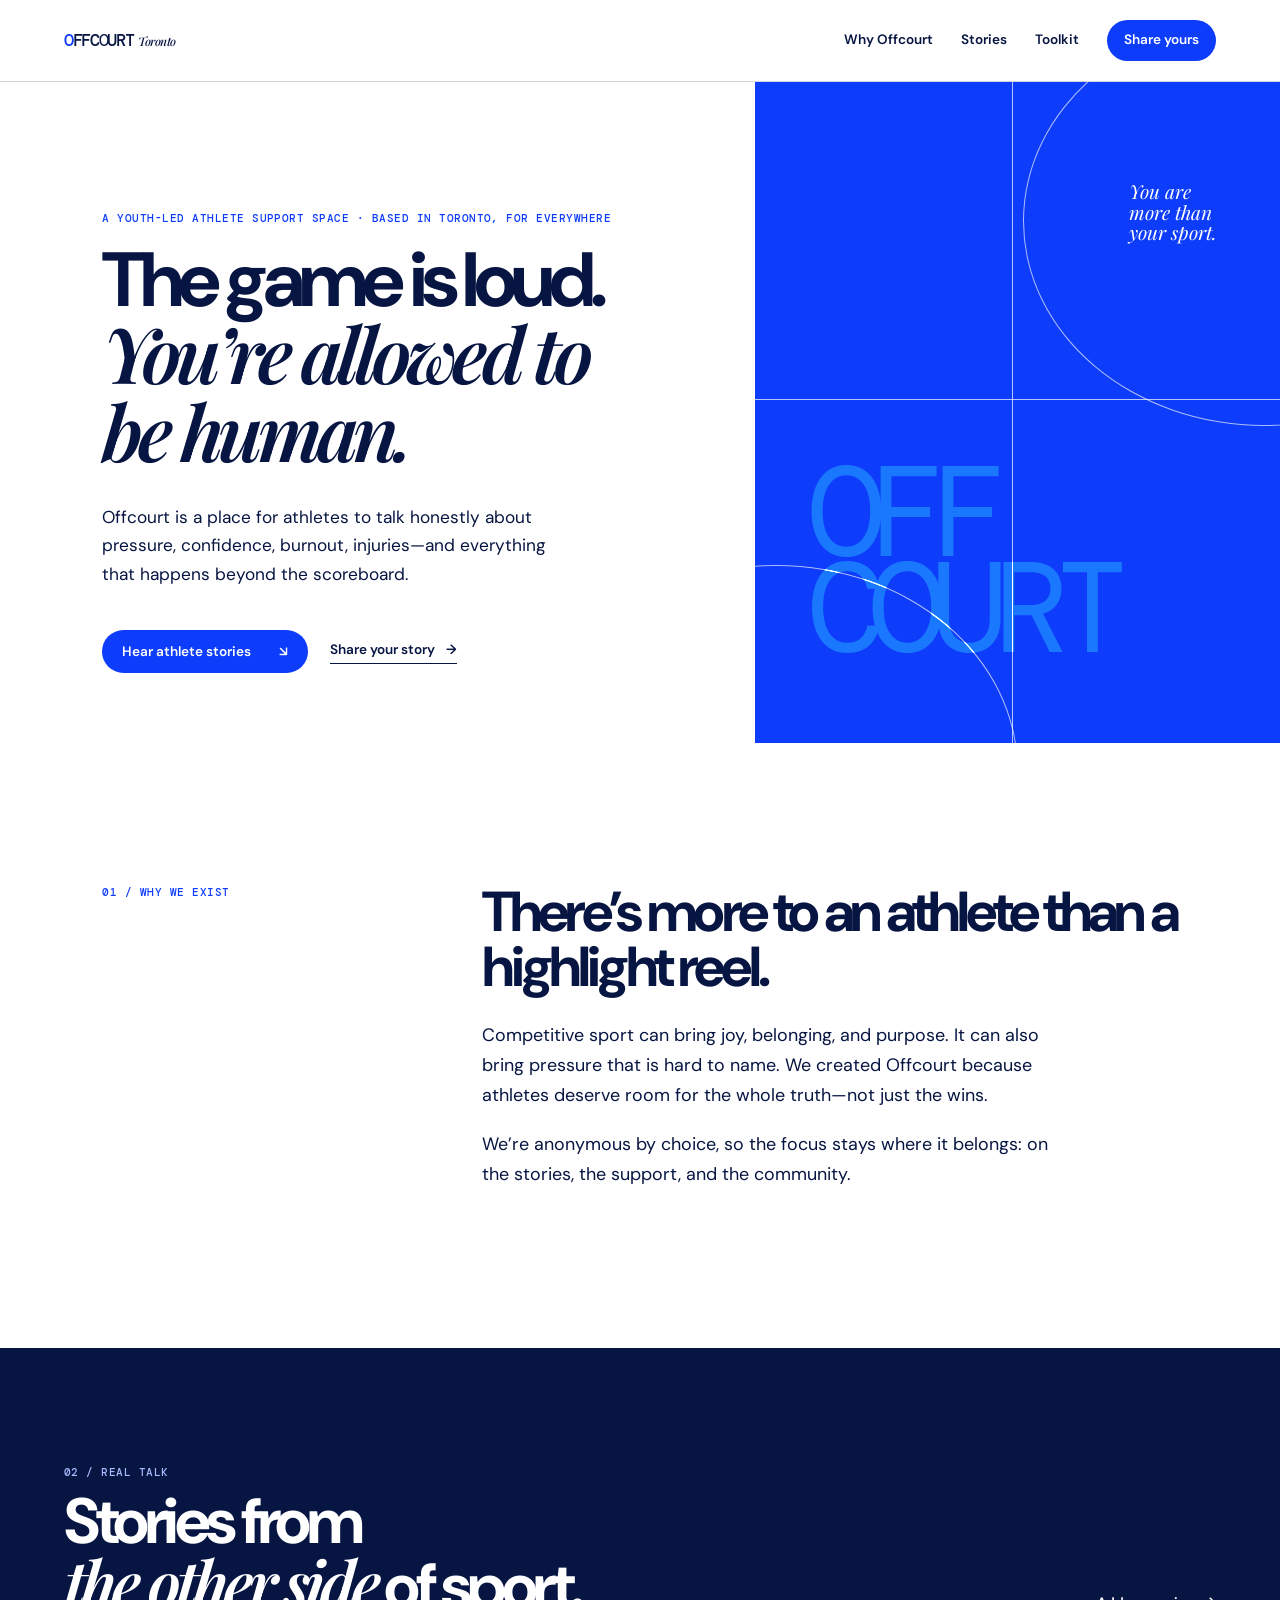
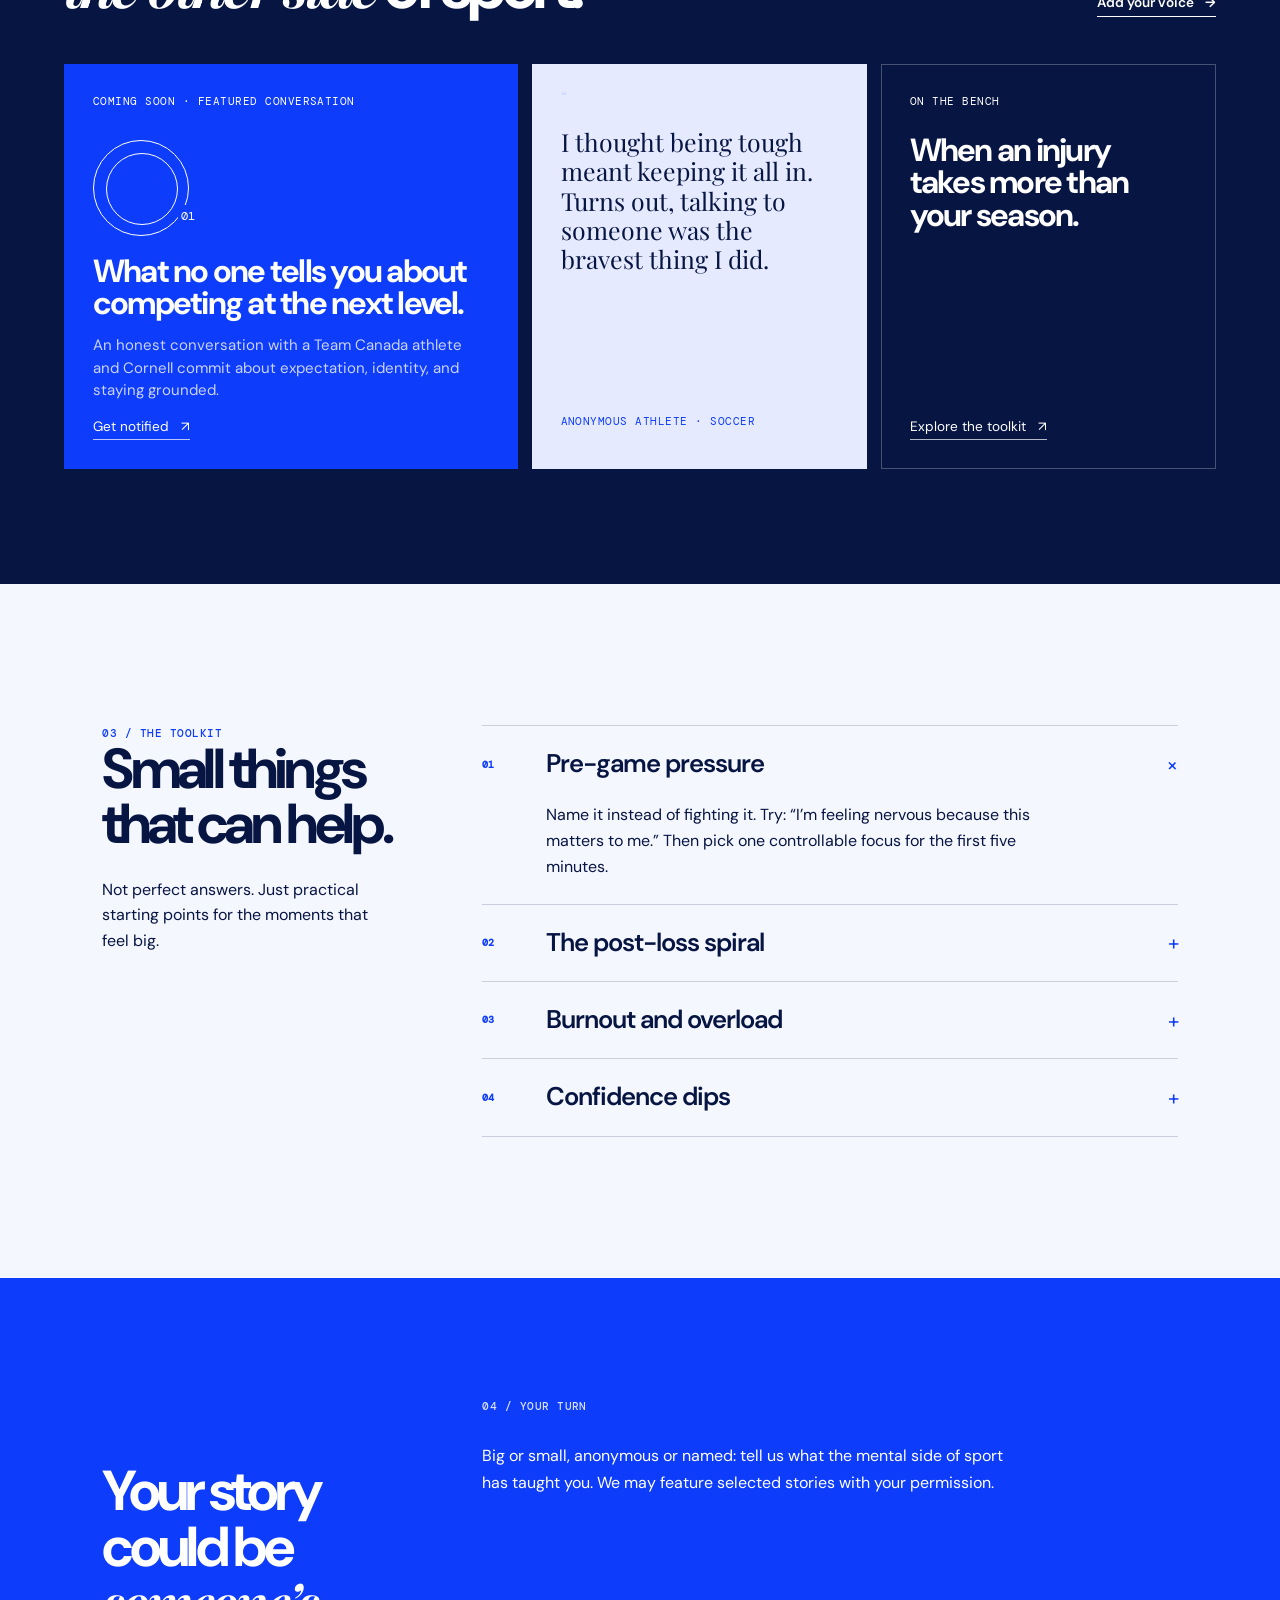
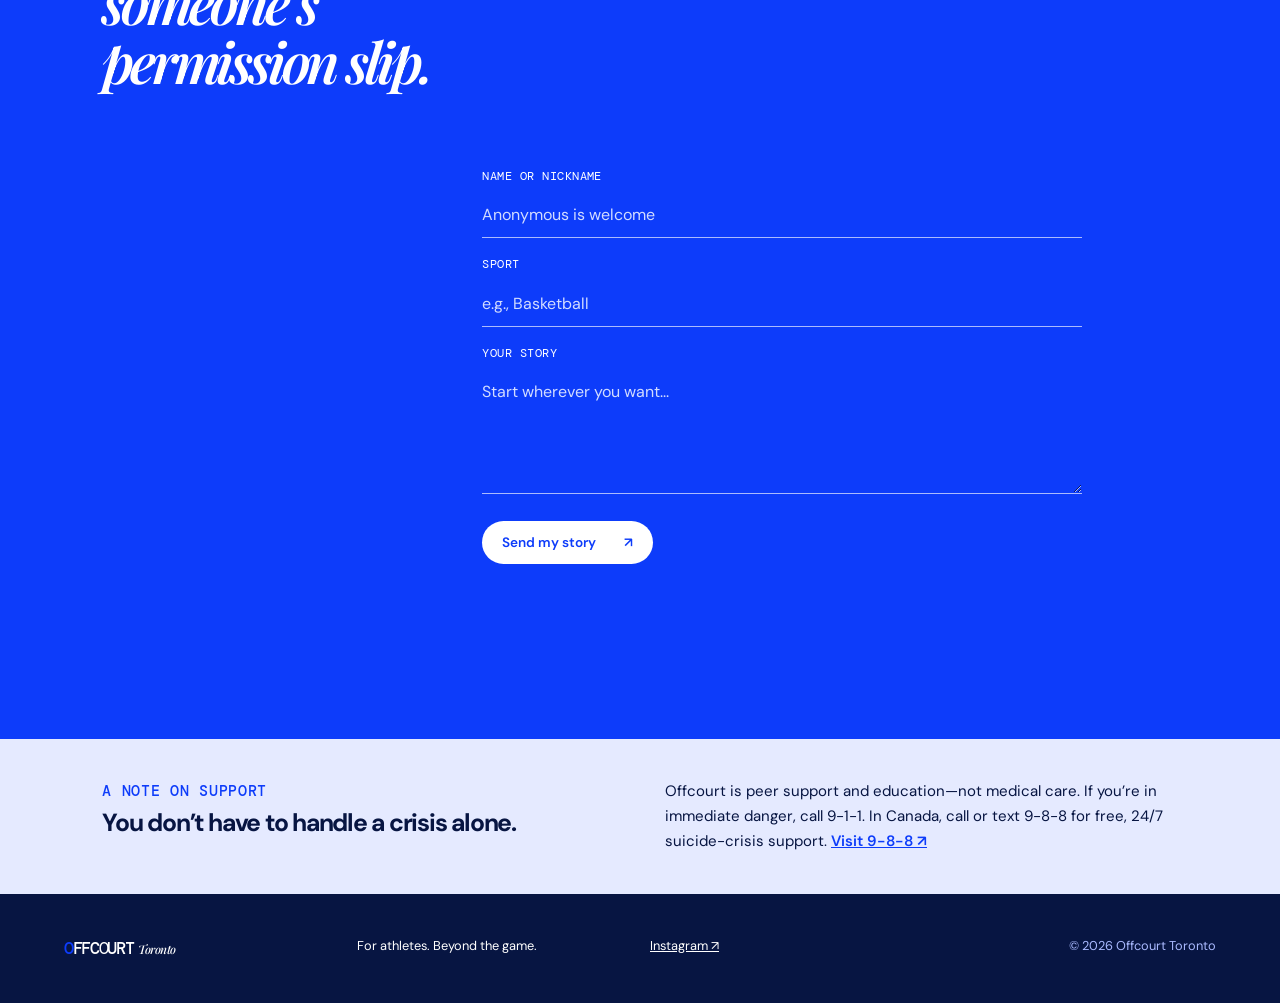
==== index.html @ a1cfddf3 "Publish Offcourt Toronto website" ====
<!doctype html>
<html lang="en">
  <head>
    <meta charset="UTF-8" />
    <meta name="viewport" content="width=device-width, initial-scale=1.0" />
    <meta name="description" content="Offcourt Toronto is a youth-led support space for athletes navigating the mental side of sport." />
    <title>Offcourt Toronto — More than the game</title>
    <link rel="preconnect" href="https://fonts.googleapis.com" />
    <link rel="preconnect" href="https://fonts.gstatic.com" crossorigin />
    <link href="https://fonts.googleapis.com/css2?family=DM+Mono:wght@400;500&family=DM+Sans:opsz,wght@9..40,400;9..40,500;9..40,600;9..40,700&family=Playfair+Display:ital,wght@0,600;0,700;1,600&display=swap" rel="stylesheet" />
    <link rel="stylesheet" href="styles.css" />
  </head>
  <body>
    <a class="skip-link" href="#main">Skip to content</a>
    <header class="site-header">
      <a class="brand" href="#top" aria-label="Offcourt Toronto home"><span class="brand-mark">O</span>FFC<span class="brand-light">O</span>URT<span class="brand-place">Toronto</span></a>
      <button class="menu-button" type="button" aria-expanded="false" aria-controls="site-nav">Menu <span></span></button>
      <nav id="site-nav" class="site-nav" aria-label="Main navigation">
        <a href="#why">Why Offcourt</a><a href="#stories">Stories</a><a href="#toolkit">Toolkit</a><a class="nav-cta" href="#share">Share yours</a>
      </nav>
    </header>

    <main id="main">
      <section id="top" class="hero">
        <div class="hero-copy">
          <p class="eyebrow">A youth-led athlete support space · based in Toronto, for everywhere</p>
          <h1>The game is loud.<br /><em>You’re allowed to be human.</em></h1>
          <p class="intro">Offcourt is a place for athletes to talk honestly about pressure, confidence, burnout, injuries—and everything that happens beyond the scoreboard.</p>
          <div class="button-row"><a class="button button-primary" href="#stories">Hear athlete stories <span>↘</span></a><a class="text-link" href="#share">Share your story <span>→</span></a></div>
        </div>
        <div class="hero-art" aria-hidden="true">
          <div class="arc arc-one"></div><div class="arc arc-two"></div><div class="court-line line-one"></div><div class="court-line line-two"></div>
          <p class="hero-art-word">OFF<br />COURT</p><span class="hero-art-note">You are<br />more than<br />your sport.</span>
        </div>
      </section>

      <section id="why" class="manifesto">
        <p class="section-number">01 / WHY WE EXIST</p>
        <div><h2>There’s more to an athlete than a highlight reel.</h2><p>Competitive sport can bring joy, belonging, and purpose. It can also bring pressure that is hard to name. We created Offcourt because athletes deserve room for the whole truth—not just the wins.</p><p>We’re anonymous by choice, so the focus stays where it belongs: on the stories, the support, and the community.</p></div>
      </section>

      <section id="stories" class="stories section-dark">
        <div class="section-heading"><div><p class="section-number">02 / REAL TALK</p><h2>Stories from<br /><em>the other side</em> of sport.</h2></div><a class="text-link light" href="#share">Add your voice <span>→</span></a></div>
        <div class="story-grid">
          <article class="story-card featured"><p class="card-label">COMING SOON · FEATURED CONVERSATION</p><div class="story-orbit"><span>01</span></div><h3>What no one tells you about competing at the next level.</h3><p>An honest conversation with a Team Canada athlete and Cornell commit about expectation, identity, and staying grounded.</p><a href="#share" class="card-link">Get notified <span>↗</span></a></article>
          <article class="story-card quote"><p class="quote-mark">“</p><blockquote>I thought being tough meant keeping it all in. Turns out, talking to someone was the bravest thing I did.</blockquote><p class="card-label">ANONYMOUS ATHLETE · SOCCER</p></article>
          <article class="story-card topic"><p class="card-label">ON THE BENCH</p><h3>When an injury takes more than your season.</h3><a href="#toolkit" class="card-link">Explore the toolkit <span>↗</span></a></article>
        </div>
      </section>

      <section id="toolkit" class="toolkit"><div class="toolkit-title"><p class="section-number">03 / THE TOOLKIT</p><h2>Small things<br />that can help.</h2><p>Not perfect answers. Just practical starting points for the moments that feel big.</p></div><div class="tool-list">
        <details open><summary><span>01</span> Pre-game pressure <b>+</b></summary><p>Name it instead of fighting it. Try: “I’m feeling nervous because this matters to me.” Then pick one controllable focus for the first five minutes.</p></details>
        <details><summary><span>02</span> The post-loss spiral <b>+</b></summary><p>Give yourself a short reset before analysing the game. Eat, hydrate, rest, and talk to yourself like you would a teammate.</p></details>
        <details><summary><span>03</span> Burnout and overload <b>+</b></summary><p>Feeling drained is information, not failure. Tell a trusted adult, coach, teammate, or support person what is taking the most out of you.</p></details>
        <details><summary><span>04</span> Confidence dips <b>+</b></summary><p>Keep a proof list: skills you have built, hard moments you survived, and people who see your effort. Revisit it when one performance starts defining everything.</p></details>
      </div></section>

      <section id="share" class="share"><p class="section-number">04 / YOUR TURN</p><h2>Your story could be<br /><em>someone’s permission slip.</em></h2><p>Big or small, anonymous or named: tell us what the mental side of sport has taught you. We may feature selected stories with your permission.</p><form id="story-form"><label>Name or nickname <input name="name" autocomplete="name" placeholder="Anonymous is welcome" /></label><label>Sport <input name="sport" placeholder="e.g., Basketball" /></label><label>Your story <textarea name="story" required placeholder="Start wherever you want..."></textarea></label><button class="button button-primary" type="submit">Send my story <span>↗</span></button><p id="form-message" role="status"></p></form></section>

      <aside class="support-note"><div><p class="eyebrow">A note on support</p><h2>You don’t have to handle a crisis alone.</h2></div><p>Offcourt is peer support and education—not medical care. If you’re in immediate danger, call 9-1-1. In Canada, call or text 9-8-8 for free, 24/7 suicide-crisis support. <a href="https://988.ca/" target="_blank" rel="noreferrer">Visit 9-8-8 ↗</a></p></aside>
    </main>
    <footer><a class="brand" href="#top"><span class="brand-mark">O</span>FFC<span class="brand-light">O</span>URT<span class="brand-place">Toronto</span></a><p>For athletes. Beyond the game.</p><a href="https://www.instagram.com/offcourttoronto/" target="_blank" rel="noreferrer">Instagram ↗</a><p class="copyright">© <span id="year"></span> Offcourt Toronto</p></footer>
    <script src="script.js"></script>
  </body>
</html>
---- styles.css ----
:root{--blue:#0d3cfa;--ink:#071542;--pale:#e8edff;--white:#fff;--line:rgba(7,21,66,.18)}*{box-sizing:border-box}html{scroll-behavior:smooth}body{margin:0;background:#fff;color:var(--ink);font-family:"DM Sans",sans-serif;font-size:16px;line-height:1.5}.skip-link{position:fixed;left:12px;top:-50px;background:#fff;color:var(--blue);padding:8px;z-index:10}.skip-link:focus{top:12px}.site-header{height:82px;padding:0 clamp(22px,5vw,72px);display:flex;align-items:center;justify-content:space-between;border-bottom:1px solid var(--line);position:relative;z-index:3;background:rgba(255,255,255,.94);backdrop-filter:blur(12px)}.brand{font-family:"DM Mono",monospace;text-decoration:none;font-size:1.04rem;letter-spacing:-.08em;color:var(--ink);font-weight:500}.brand-mark{color:var(--blue)}.brand-light{font-weight:400}.brand-place{font-family:"Playfair Display",serif;font-style:italic;font-size:.72em;letter-spacing:-.04em;margin-left:5px}.site-nav{display:flex;gap:28px;align-items:center}.site-nav a,.text-link{color:var(--ink);font-size:.85rem;text-decoration:none;font-weight:600}.nav-cta{background:var(--blue);color:white!important;border-radius:999px;padding:10px 17px}.menu-button{display:none;background:none;border:0;font:inherit;color:var(--ink)}.hero{min-height:630px;display:grid;grid-template-columns:1.18fr .82fr;overflow:hidden}.hero-copy{padding:clamp(70px,10vw,140px) clamp(22px,8vw,128px) 70px;display:flex;align-items:flex-start;flex-direction:column;justify-content:center}.eyebrow,.section-number,.card-label{font-family:"DM Mono",monospace;font-size:.67rem;letter-spacing:.045em;text-transform:uppercase}.eyebrow{color:var(--blue);font-weight:500;margin:0 0 18px}h1,h2,h3,p{margin-top:0}h1{font-size:clamp(3rem,6vw,6.1rem);letter-spacing:-.075em;line-height:.94;margin-bottom:30px}h1 em,h2 em{font-family:"Playfair Display",serif;font-weight:600;letter-spacing:-.075em}.intro{font-size:1.08rem;max-width:475px;line-height:1.65}.button-row{display:flex;gap:22px;align-items:center;margin-top:25px}.button{display:inline-flex;gap:28px;align-items:center;border:0;border-radius:999px;padding:13px 20px;text-decoration:none;font:600 .85rem "DM Sans",sans-serif;cursor:pointer}.button-primary{background:var(--blue);color:#fff}.text-link{border-bottom:1px solid currentColor;padding-bottom:3px}.text-link span,.card-link span{margin-left:8px}.hero-art{background:var(--blue);position:relative;overflow:hidden;color:#fff;min-height:470px}.arc{width:92%;height:62%;border:1px solid rgba(255,255,255,.65);border-radius:50%;position:absolute}.arc-one{top:-10%;right:-43%}.arc-two{bottom:-35%;left:-42%}.court-line{position:absolute;background:rgba(255,255,255,.7)}.line-one{width:1px;height:100%;left:49%}.line-two{width:100%;height:1px;top:48%}.hero-art-word{font-family:"DM Mono";font-size:clamp(4rem,10vw,9rem);letter-spacing:-.12em;line-height:.75;position:absolute;left:10%;bottom:13%;margin:0;mix-blend-mode:overlay}.hero-art-note{font-family:"Playfair Display",serif;font-style:italic;font-size:1.2rem;position:absolute;right:12%;top:15%;line-height:1.07}.manifesto,.toolkit,.share{padding:clamp(74px,11vw,145px) clamp(22px,8vw,128px);display:grid;grid-template-columns:.65fr 1.35fr;gap:45px}.section-number{color:var(--blue);font-weight:500;margin:0}.manifesto h2,.toolkit h2,.share h2{font-size:clamp(2.3rem,4.4vw,4.9rem);line-height:.98;letter-spacing:-.065em;margin-bottom:25px}.manifesto div p{font-size:1.12rem;max-width:580px;line-height:1.7}.section-dark{background:var(--ink);color:#fff;padding:clamp(74px,9vw,124px) clamp(22px,5vw,72px)}.section-dark .section-number{color:#aabaff}.section-heading{display:flex;justify-content:space-between;align-items:end;margin-bottom:47px}.section-heading h2{font-size:clamp(2.8rem,5vw,5.4rem);line-height:.94;letter-spacing:-.07em;margin:12px 0 0}.light{color:#fff}.story-grid{display:grid;grid-template-columns:1.15fr .85fr .85fr;gap:14px}.story-card{border:1px solid rgba(255,255,255,.26);min-height:370px;padding:28px;display:flex;flex-direction:column}.story-card h3{font-size:clamp(1.55rem,2.5vw,2.6rem);letter-spacing:-.055em;line-height:1.02;margin:14px 0}.story-card>p:not(.card-label){font-size:.94rem;color:#c9d3ff}.featured{background:var(--blue);border-color:var(--blue)}.story-orbit{width:96px;height:96px;border:1px solid white;border-radius:50%;margin:20px 0 5px;position:relative}.story-orbit:after{content:"";width:70px;height:70px;border:1px solid white;border-radius:50%;position:absolute;top:12px;left:12px}.story-orbit span{position:absolute;right:-10px;bottom:8px;z-index:1;background:var(--blue);padding:3px;font:12px "DM Mono"}.card-link{font-size:.85rem;color:#fff;text-decoration:none;margin-top:auto;border-bottom:1px solid rgba(255,255,255,.7);width:max-content;padding-bottom:2px}.quote{background:#e5eaff;color:var(--ink);justify-content:center;border-color:#e5eaff}.quote-mark{font-family:"Playfair Display";font-size:7rem;color:var(--blue);line-height:.4}.quote blockquote{font-family:"Playfair Display";font-size:1.55rem;line-height:1.18;margin:13px 0 38px}.quote .card-label{color:var(--blue);margin-top:auto}.topic{justify-content:space-between}.toolkit{background:#f5f7ff}.toolkit-title p:last-child{max-width:290px;line-height:1.6}.tool-list{border-top:1px solid var(--line)}details{border-bottom:1px solid var(--line);padding:19px 0}summary{list-style:none;cursor:pointer;font-size:clamp(1.15rem,2vw,1.65rem);font-weight:600;letter-spacing:-.04em;display:flex;align-items:center}summary::-webkit-details-marker{display:none}summary span{font-family:"DM Mono";font-size:.65rem;color:var(--blue);width:64px;letter-spacing:0}summary b{margin-left:auto;color:var(--blue);font-size:1.3rem;font-weight:400}details[open] summary b{transform:rotate(45deg)}details p{padding-left:64px;max-width:560px;margin:18px 0 4px;line-height:1.65}.share{background:var(--blue);color:#fff}.share .section-number{color:#d8e0ff}.share>p{grid-column:2;max-width:530px;margin-top:-20px;line-height:1.65}.share form{grid-column:2;display:grid;gap:17px;max-width:600px;margin-top:5px}.share label{font-size:.76rem;font-family:"DM Mono";letter-spacing:.04em;text-transform:uppercase}.share input,.share textarea{width:100%;margin-top:7px;padding:12px 0;background:transparent;border:0;border-bottom:1px solid rgba(255,255,255,.65);border-radius:0;color:#fff;font:1rem "DM Sans"}.share textarea{min-height:125px;resize:vertical}.share input::placeholder,.share textarea::placeholder{color:#d2dcff}.share .button-primary{background:#fff;color:var(--blue);width:max-content;margin-top:5px}.share #form-message{font-size:.87rem;margin:0;min-height:1.25em}.support-note{padding:40px clamp(22px,8vw,128px);background:#e5eaff;display:grid;grid-template-columns:1fr 1fr;gap:50px}.support-note h2{font-size:1.55rem;letter-spacing:-.05em;margin:0}.support-note p{max-width:530px;font-size:.94rem;line-height:1.65;margin:0}.support-note a{color:var(--blue);font-weight:600}footer{padding:42px clamp(22px,5vw,72px);display:grid;grid-template-columns:1fr 1fr 1fr 1fr;gap:20px;align-items:start;background:var(--ink);color:#fff}footer .brand,footer a{color:#fff}footer p,footer a{font-size:.8rem;margin:0}.copyright{color:#aabaff;text-align:right}@media(max-width:760px){.site-header{height:68px}.menu-button{display:flex;gap:9px;align-items:center}.menu-button span{height:8px;width:8px;border-radius:50%;background:var(--blue)}.site-nav{display:none;position:absolute;top:67px;left:0;right:0;background:#fff;border-bottom:1px solid var(--line);padding:20px 22px;flex-direction:column;align-items:flex-start;gap:18px}.site-nav.open{display:flex}.hero{grid-template-columns:1fr}.hero-copy{padding-top:82px}.hero-art{min-height:370px}.manifesto,.toolkit,.share{grid-template-columns:1fr;gap:25px}.share>p,.share form{grid-column:1;margin-top:0}.section-heading{align-items:start;flex-direction:column;gap:27px}.story-grid{grid-template-columns:1fr}.story-card{min-height:285px}.support-note{grid-template-columns:1fr;gap:20px}footer{grid-template-columns:1fr 1fr}.copyright{text-align:left}.button-row{flex-wrap:wrap}details p{padding-left:0}}
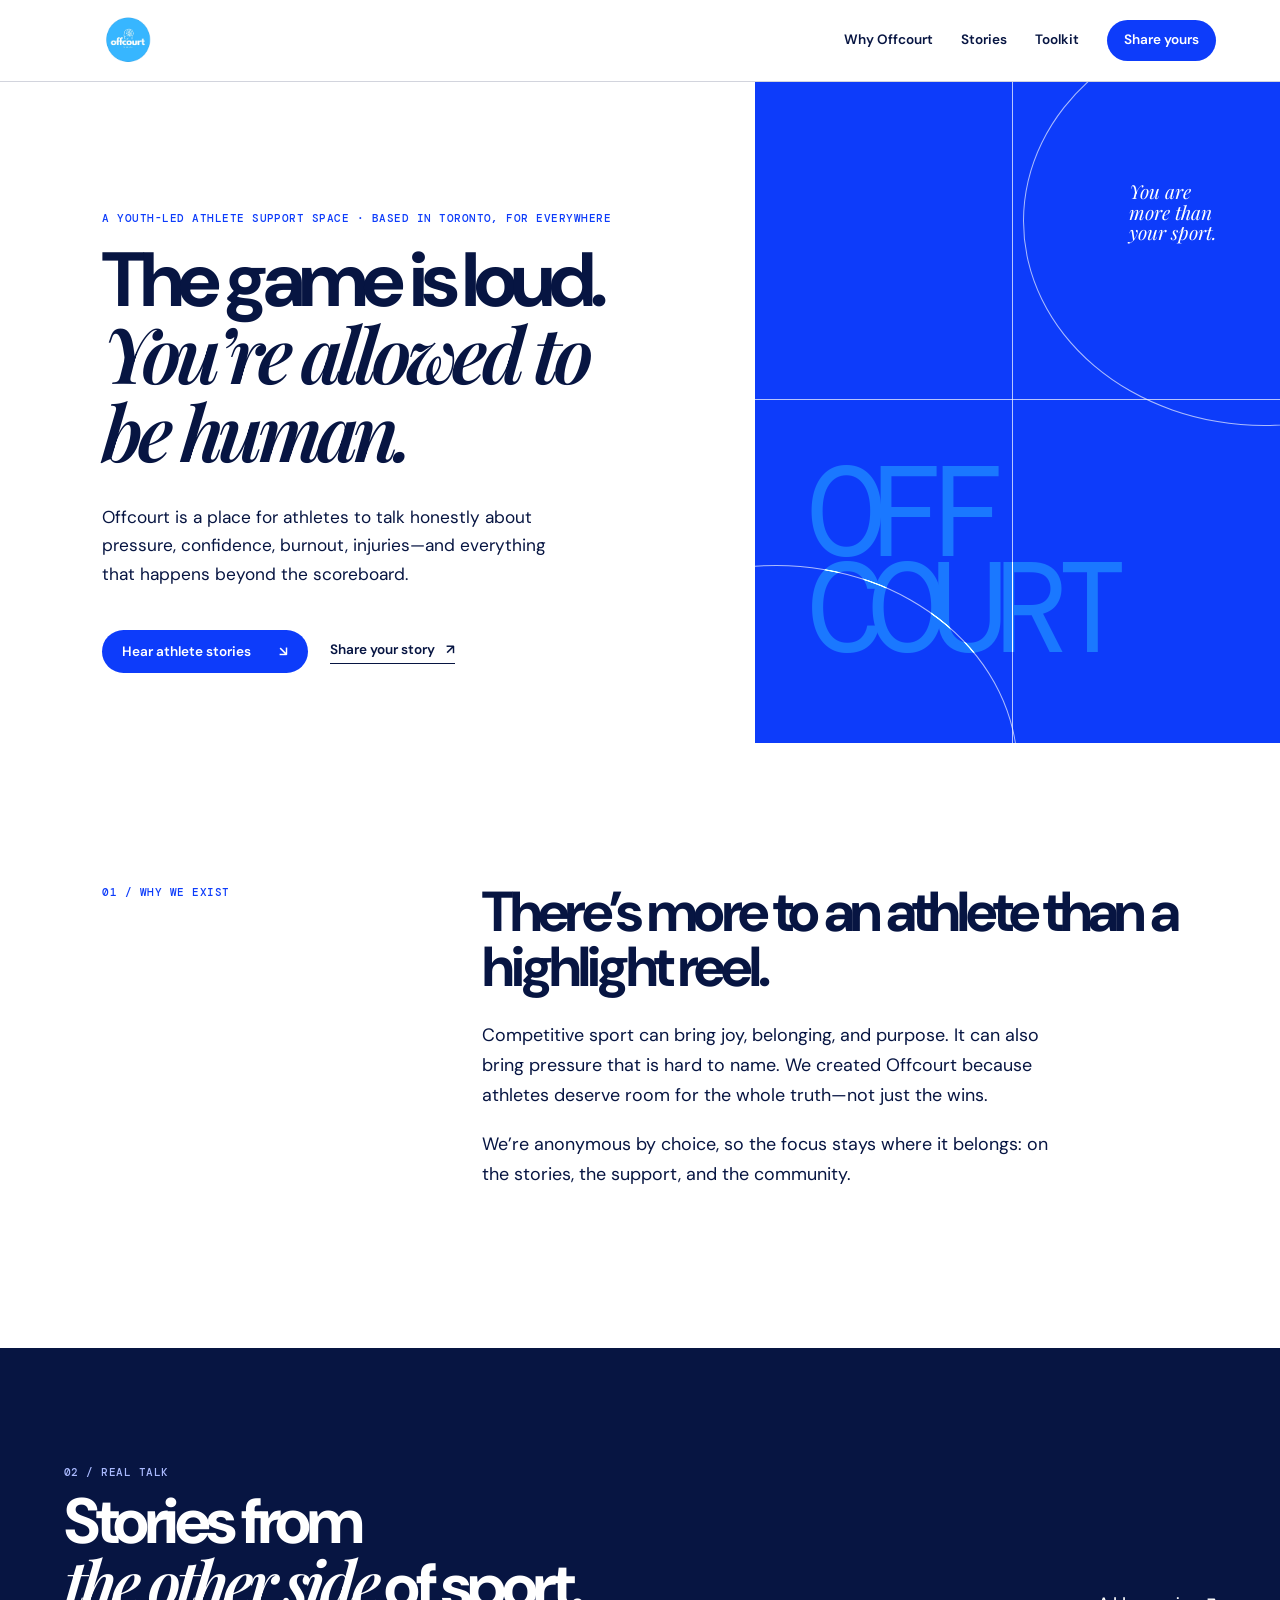
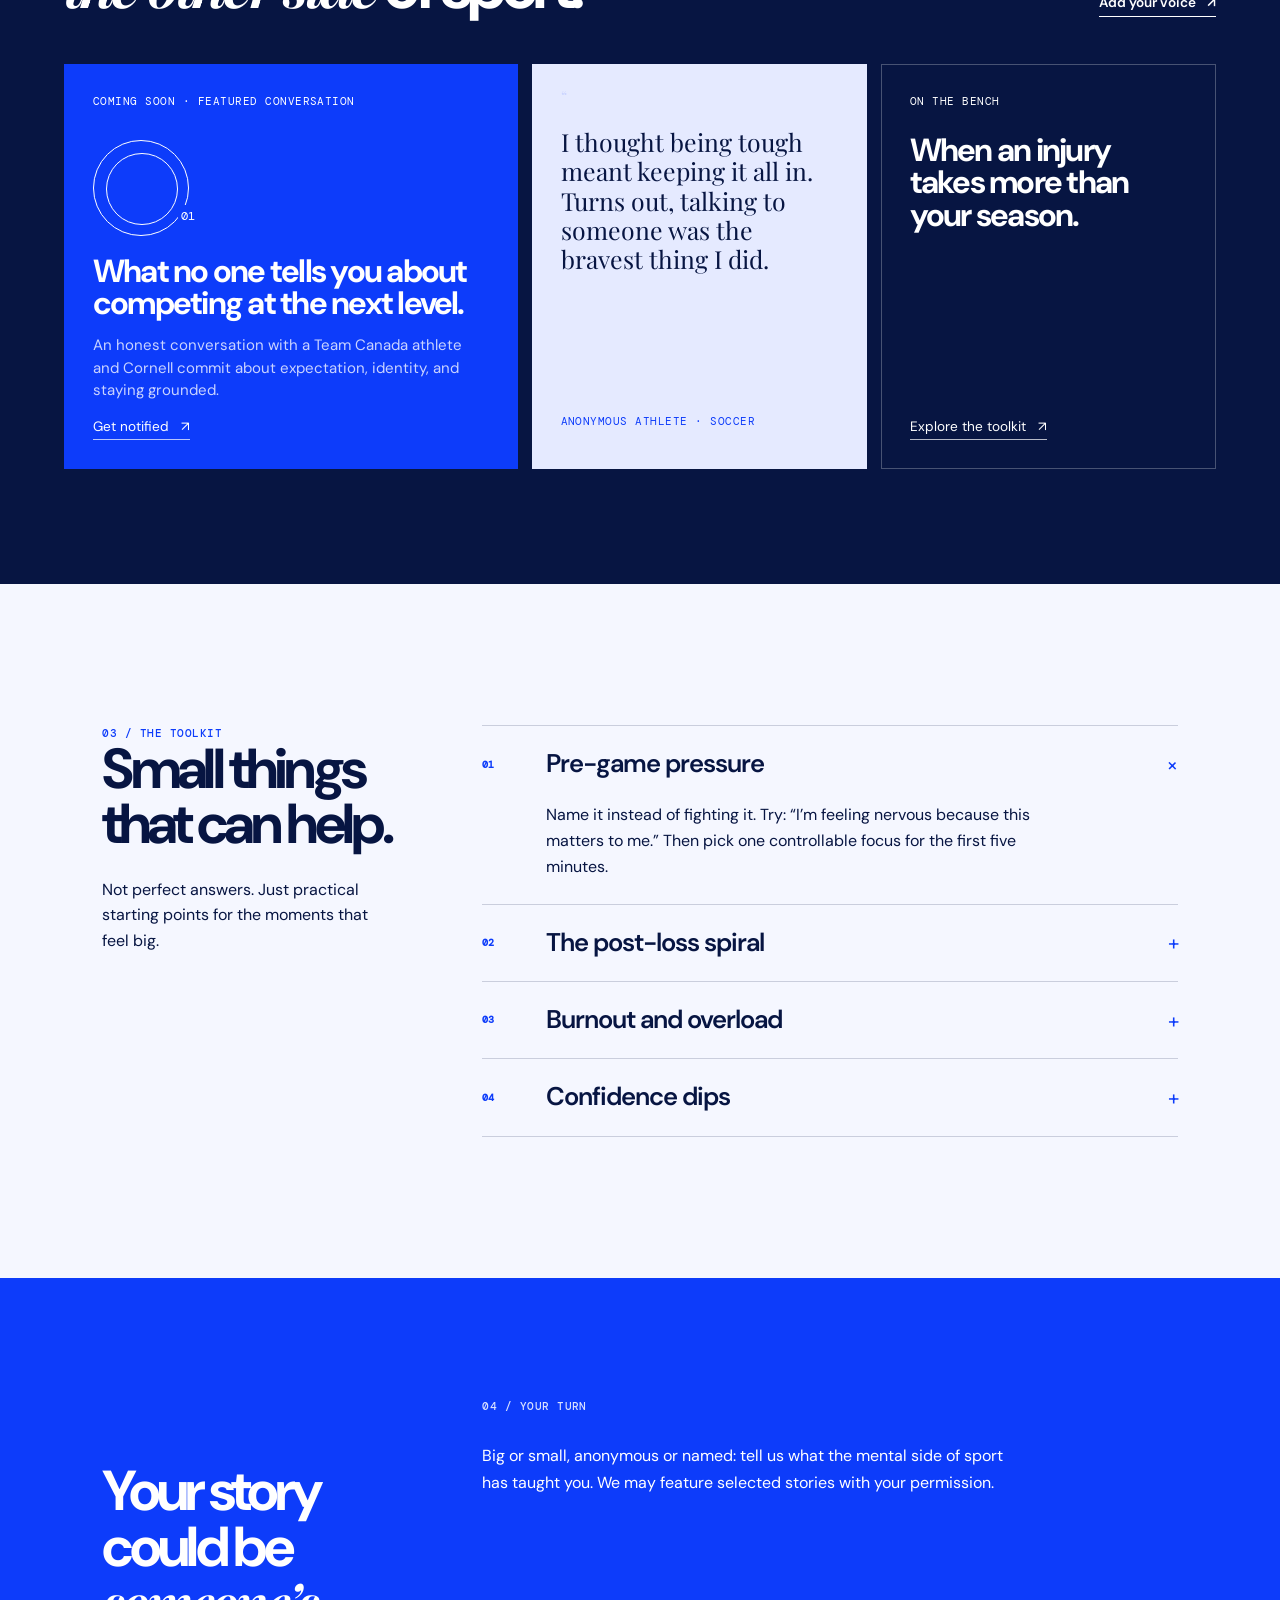
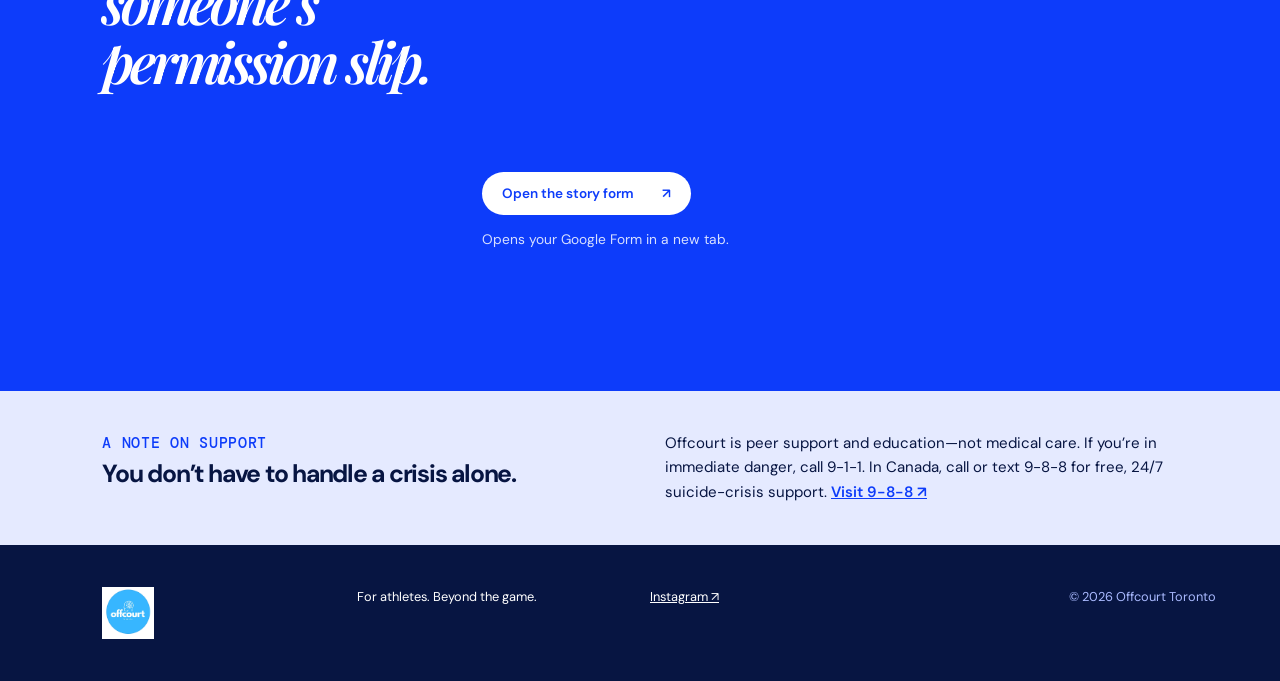
==== commit 409db068: "Add logo, story form, and Google verification" ====
--- a/index.html
+++ b/index.html
@@ -4,16 +4,18 @@
     <meta charset="UTF-8" />
     <meta name="viewport" content="width=device-width, initial-scale=1.0" />
     <meta name="description" content="Offcourt Toronto is a youth-led support space for athletes navigating the mental side of sport." />
+    <meta name="google-site-verification" content="qYhJqYtU9CxIt0voEGgyFH6dwWGo5Ge9Phxcd01gk9w" />
     <title>Offcourt Toronto — More than the game</title>
     <link rel="preconnect" href="https://fonts.googleapis.com" />
     <link rel="preconnect" href="https://fonts.gstatic.com" crossorigin />
     <link href="https://fonts.googleapis.com/css2?family=DM+Mono:wght@400;500&family=DM+Sans:opsz,wght@9..40,400;9..40,500;9..40,600;9..40,700&family=Playfair+Display:ital,wght@0,600;0,700;1,600&display=swap" rel="stylesheet" />
     <link rel="stylesheet" href="styles.css" />
+    <style>.share-action{grid-column:2;margin-top:5px}.share-action>p{font-size:.86rem;margin:14px 0 0;color:#d8e0ff}.brand-logo{display:block;width:128px;height:52px;object-fit:contain}@media(max-width:760px){.share-action{grid-column:1;margin-top:0}.brand-logo{width:110px;height:45px}}</style>
   </head>
   <body>
     <a class="skip-link" href="#main">Skip to content</a>
     <header class="site-header">
-      <a class="brand" href="#top" aria-label="Offcourt Toronto home"><span class="brand-mark">O</span>FFC<span class="brand-light">O</span>URT<span class="brand-place">Toronto</span></a>
+      <a class="brand" href="#top" aria-label="Offcourt Toronto home"><img class="brand-logo" src="offcourt-logo.png" alt="Offcourt Toronto" /></a>
       <button class="menu-button" type="button" aria-expanded="false" aria-controls="site-nav">Menu <span></span></button>
       <nav id="site-nav" class="site-nav" aria-label="Main navigation">
         <a href="#why">Why Offcourt</a><a href="#stories">Stories</a><a href="#toolkit">Toolkit</a><a class="nav-cta" href="#share">Share yours</a>
@@ -26,7 +28,7 @@
           <p class="eyebrow">A youth-led athlete support space · based in Toronto, for everywhere</p>
           <h1>The game is loud.<br /><em>You’re allowed to be human.</em></h1>
           <p class="intro">Offcourt is a place for athletes to talk honestly about pressure, confidence, burnout, injuries—and everything that happens beyond the scoreboard.</p>
-          <div class="button-row"><a class="button button-primary" href="#stories">Hear athlete stories <span>↘</span></a><a class="text-link" href="#share">Share your story <span>→</span></a></div>
+          <div class="button-row"><a class="button button-primary" href="#stories">Hear athlete stories <span>↘</span></a><a class="text-link" href="https://docs.google.com/forms/d/e/1FAIpQLScgivwzZFhnE5-Y4H2HAb87qgZNB61qekBtcx5ONw9Zj-P9MA/viewform" target="_blank" rel="noreferrer">Share your story <span>↗</span></a></div>
         </div>
         <div class="hero-art" aria-hidden="true">
           <div class="arc arc-one"></div><div class="arc arc-two"></div><div class="court-line line-one"></div><div class="court-line line-two"></div>
@@ -40,7 +42,7 @@
       </section>
 
       <section id="stories" class="stories section-dark">
-        <div class="section-heading"><div><p class="section-number">02 / REAL TALK</p><h2>Stories from<br /><em>the other side</em> of sport.</h2></div><a class="text-link light" href="#share">Add your voice <span>→</span></a></div>
+        <div class="section-heading"><div><p class="section-number">02 / REAL TALK</p><h2>Stories from<br /><em>the other side</em> of sport.</h2></div><a class="text-link light" href="https://docs.google.com/forms/d/e/1FAIpQLScgivwzZFhnE5-Y4H2HAb87qgZNB61qekBtcx5ONw9Zj-P9MA/viewform" target="_blank" rel="noreferrer">Add your voice <span>↗</span></a></div>
         <div class="story-grid">
           <article class="story-card featured"><p class="card-label">COMING SOON · FEATURED CONVERSATION</p><div class="story-orbit"><span>01</span></div><h3>What no one tells you about competing at the next level.</h3><p>An honest conversation with a Team Canada athlete and Cornell commit about expectation, identity, and staying grounded.</p><a href="#share" class="card-link">Get notified <span>↗</span></a></article>
           <article class="story-card quote"><p class="quote-mark">“</p><blockquote>I thought being tough meant keeping it all in. Turns out, talking to someone was the bravest thing I did.</blockquote><p class="card-label">ANONYMOUS ATHLETE · SOCCER</p></article>
@@ -55,11 +57,11 @@
         <details><summary><span>04</span> Confidence dips <b>+</b></summary><p>Keep a proof list: skills you have built, hard moments you survived, and people who see your effort. Revisit it when one performance starts defining everything.</p></details>
       </div></section>
 
-      <section id="share" class="share"><p class="section-number">04 / YOUR TURN</p><h2>Your story could be<br /><em>someone’s permission slip.</em></h2><p>Big or small, anonymous or named: tell us what the mental side of sport has taught you. We may feature selected stories with your permission.</p><form id="story-form"><label>Name or nickname <input name="name" autocomplete="name" placeholder="Anonymous is welcome" /></label><label>Sport <input name="sport" placeholder="e.g., Basketball" /></label><label>Your story <textarea name="story" required placeholder="Start wherever you want..."></textarea></label><button class="button button-primary" type="submit">Send my story <span>↗</span></button><p id="form-message" role="status"></p></form></section>
+      <section id="share" class="share"><p class="section-number">04 / YOUR TURN</p><h2>Your story could be<br /><em>someone’s permission slip.</em></h2><p>Big or small, anonymous or named: tell us what the mental side of sport has taught you. We may feature selected stories with your permission.</p><div class="share-action"><a class="button button-primary" href="https://docs.google.com/forms/d/e/1FAIpQLScgivwzZFhnE5-Y4H2HAb87qgZNB61qekBtcx5ONw9Zj-P9MA/viewform" target="_blank" rel="noreferrer">Open the story form <span>↗</span></a><p>Opens your Google Form in a new tab.</p></div></section>
 
       <aside class="support-note"><div><p class="eyebrow">A note on support</p><h2>You don’t have to handle a crisis alone.</h2></div><p>Offcourt is peer support and education—not medical care. If you’re in immediate danger, call 9-1-1. In Canada, call or text 9-8-8 for free, 24/7 suicide-crisis support. <a href="https://988.ca/" target="_blank" rel="noreferrer">Visit 9-8-8 ↗</a></p></aside>
     </main>
-    <footer><a class="brand" href="#top"><span class="brand-mark">O</span>FFC<span class="brand-light">O</span>URT<span class="brand-place">Toronto</span></a><p>For athletes. Beyond the game.</p><a href="https://www.instagram.com/offcourttoronto/" target="_blank" rel="noreferrer">Instagram ↗</a><p class="copyright">© <span id="year"></span> Offcourt Toronto</p></footer>
+    <footer><a class="brand" href="#top"><img class="brand-logo" src="offcourt-logo.png" alt="Offcourt Toronto" /></a><p>For athletes. Beyond the game.</p><a href="https://www.instagram.com/offcourttoronto/" target="_blank" rel="noreferrer">Instagram ↗</a><p class="copyright">© <span id="year"></span> Offcourt Toronto</p></footer>
     <script src="script.js"></script>
   </body>
 </html>
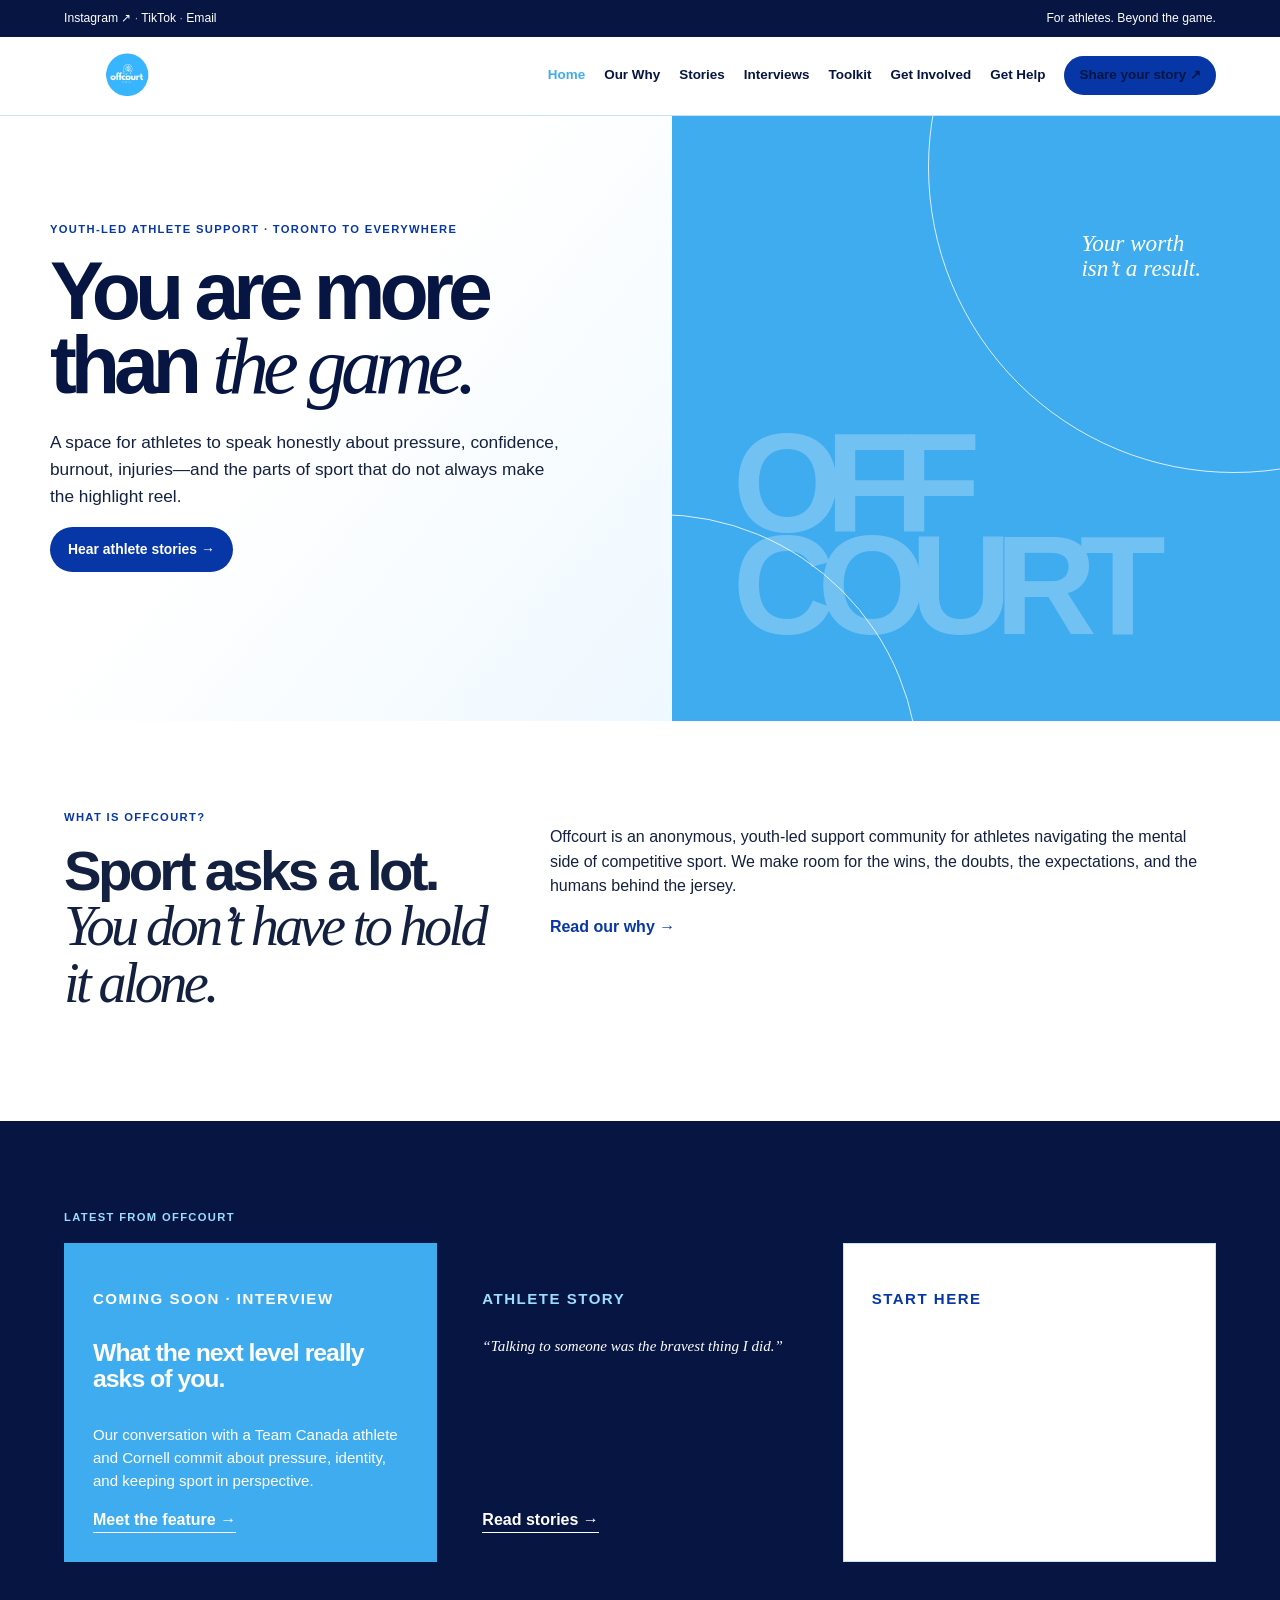
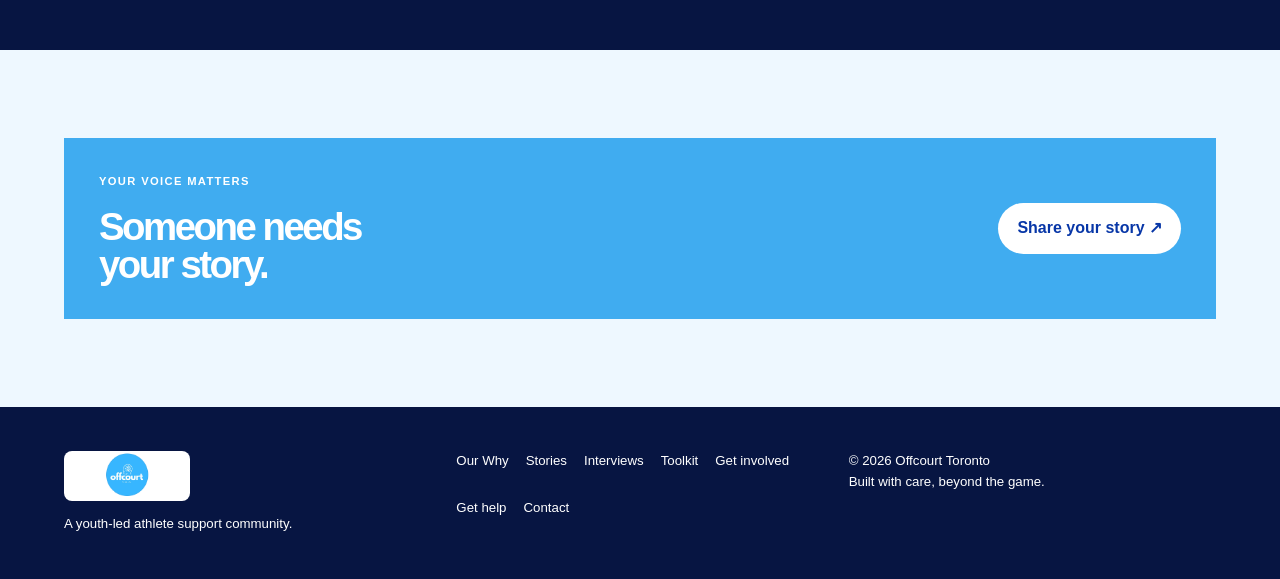
==== commit 5623c749: "Build multi-page Offcourt website" ====
--- a/index.html
+++ b/index.html
@@ -1,67 +1,8 @@
-<!doctype html>
-<html lang="en">
-  <head>
-    <meta charset="UTF-8" />
-    <meta name="viewport" content="width=device-width, initial-scale=1.0" />
-    <meta name="description" content="Offcourt Toronto is a youth-led support space for athletes navigating the mental side of sport." />
-    <meta name="google-site-verification" content="qYhJqYtU9CxIt0voEGgyFH6dwWGo5Ge9Phxcd01gk9w" />
-    <title>Offcourt Toronto — More than the game</title>
-    <link rel="preconnect" href="https://fonts.googleapis.com" />
-    <link rel="preconnect" href="https://fonts.gstatic.com" crossorigin />
-    <link href="https://fonts.googleapis.com/css2?family=DM+Mono:wght@400;500&family=DM+Sans:opsz,wght@9..40,400;9..40,500;9..40,600;9..40,700&family=Playfair+Display:ital,wght@0,600;0,700;1,600&display=swap" rel="stylesheet" />
-    <link rel="stylesheet" href="styles.css" />
-    <style>.share-action{grid-column:2;margin-top:5px}.share-action>p{font-size:.86rem;margin:14px 0 0;color:#d8e0ff}.brand-logo{display:block;width:128px;height:52px;object-fit:contain}@media(max-width:760px){.share-action{grid-column:1;margin-top:0}.brand-logo{width:110px;height:45px}}</style>
-  </head>
-  <body>
-    <a class="skip-link" href="#main">Skip to content</a>
-    <header class="site-header">
-      <a class="brand" href="#top" aria-label="Offcourt Toronto home"><img class="brand-logo" src="offcourt-logo.png" alt="Offcourt Toronto" /></a>
-      <button class="menu-button" type="button" aria-expanded="false" aria-controls="site-nav">Menu <span></span></button>
-      <nav id="site-nav" class="site-nav" aria-label="Main navigation">
-        <a href="#why">Why Offcourt</a><a href="#stories">Stories</a><a href="#toolkit">Toolkit</a><a class="nav-cta" href="#share">Share yours</a>
-      </nav>
-    </header>
-
-    <main id="main">
-      <section id="top" class="hero">
-        <div class="hero-copy">
-          <p class="eyebrow">A youth-led athlete support space · based in Toronto, for everywhere</p>
-          <h1>The game is loud.<br /><em>You’re allowed to be human.</em></h1>
-          <p class="intro">Offcourt is a place for athletes to talk honestly about pressure, confidence, burnout, injuries—and everything that happens beyond the scoreboard.</p>
-          <div class="button-row"><a class="button button-primary" href="#stories">Hear athlete stories <span>↘</span></a><a class="text-link" href="https://docs.google.com/forms/d/e/1FAIpQLScgivwzZFhnE5-Y4H2HAb87qgZNB61qekBtcx5ONw9Zj-P9MA/viewform" target="_blank" rel="noreferrer">Share your story <span>↗</span></a></div>
-        </div>
-        <div class="hero-art" aria-hidden="true">
-          <div class="arc arc-one"></div><div class="arc arc-two"></div><div class="court-line line-one"></div><div class="court-line line-two"></div>
-          <p class="hero-art-word">OFF<br />COURT</p><span class="hero-art-note">You are<br />more than<br />your sport.</span>
-        </div>
-      </section>
-
-      <section id="why" class="manifesto">
-        <p class="section-number">01 / WHY WE EXIST</p>
-        <div><h2>There’s more to an athlete than a highlight reel.</h2><p>Competitive sport can bring joy, belonging, and purpose. It can also bring pressure that is hard to name. We created Offcourt because athletes deserve room for the whole truth—not just the wins.</p><p>We’re anonymous by choice, so the focus stays where it belongs: on the stories, the support, and the community.</p></div>
-      </section>
-
-      <section id="stories" class="stories section-dark">
-        <div class="section-heading"><div><p class="section-number">02 / REAL TALK</p><h2>Stories from<br /><em>the other side</em> of sport.</h2></div><a class="text-link light" href="https://docs.google.com/forms/d/e/1FAIpQLScgivwzZFhnE5-Y4H2HAb87qgZNB61qekBtcx5ONw9Zj-P9MA/viewform" target="_blank" rel="noreferrer">Add your voice <span>↗</span></a></div>
-        <div class="story-grid">
-          <article class="story-card featured"><p class="card-label">COMING SOON · FEATURED CONVERSATION</p><div class="story-orbit"><span>01</span></div><h3>What no one tells you about competing at the next level.</h3><p>An honest conversation with a Team Canada athlete and Cornell commit about expectation, identity, and staying grounded.</p><a href="#share" class="card-link">Get notified <span>↗</span></a></article>
-          <article class="story-card quote"><p class="quote-mark">“</p><blockquote>I thought being tough meant keeping it all in. Turns out, talking to someone was the bravest thing I did.</blockquote><p class="card-label">ANONYMOUS ATHLETE · SOCCER</p></article>
-          <article class="story-card topic"><p class="card-label">ON THE BENCH</p><h3>When an injury takes more than your season.</h3><a href="#toolkit" class="card-link">Explore the toolkit <span>↗</span></a></article>
-        </div>
-      </section>
-
-      <section id="toolkit" class="toolkit"><div class="toolkit-title"><p class="section-number">03 / THE TOOLKIT</p><h2>Small things<br />that can help.</h2><p>Not perfect answers. Just practical starting points for the moments that feel big.</p></div><div class="tool-list">
-        <details open><summary><span>01</span> Pre-game pressure <b>+</b></summary><p>Name it instead of fighting it. Try: “I’m feeling nervous because this matters to me.” Then pick one controllable focus for the first five minutes.</p></details>
-        <details><summary><span>02</span> The post-loss spiral <b>+</b></summary><p>Give yourself a short reset before analysing the game. Eat, hydrate, rest, and talk to yourself like you would a teammate.</p></details>
-        <details><summary><span>03</span> Burnout and overload <b>+</b></summary><p>Feeling drained is information, not failure. Tell a trusted adult, coach, teammate, or support person what is taking the most out of you.</p></details>
-        <details><summary><span>04</span> Confidence dips <b>+</b></summary><p>Keep a proof list: skills you have built, hard moments you survived, and people who see your effort. Revisit it when one performance starts defining everything.</p></details>
-      </div></section>
-
-      <section id="share" class="share"><p class="section-number">04 / YOUR TURN</p><h2>Your story could be<br /><em>someone’s permission slip.</em></h2><p>Big or small, anonymous or named: tell us what the mental side of sport has taught you. We may feature selected stories with your permission.</p><div class="share-action"><a class="button button-primary" href="https://docs.google.com/forms/d/e/1FAIpQLScgivwzZFhnE5-Y4H2HAb87qgZNB61qekBtcx5ONw9Zj-P9MA/viewform" target="_blank" rel="noreferrer">Open the story form <span>↗</span></a><p>Opens your Google Form in a new tab.</p></div></section>
-
-      <aside class="support-note"><div><p class="eyebrow">A note on support</p><h2>You don’t have to handle a crisis alone.</h2></div><p>Offcourt is peer support and education—not medical care. If you’re in immediate danger, call 9-1-1. In Canada, call or text 9-8-8 for free, 24/7 suicide-crisis support. <a href="https://988.ca/" target="_blank" rel="noreferrer">Visit 9-8-8 ↗</a></p></aside>
-    </main>
-    <footer><a class="brand" href="#top"><img class="brand-logo" src="offcourt-logo.png" alt="Offcourt Toronto" /></a><p>For athletes. Beyond the game.</p><a href="https://www.instagram.com/offcourttoronto/" target="_blank" rel="noreferrer">Instagram ↗</a><p class="copyright">© <span id="year"></span> Offcourt Toronto</p></footer>
-    <script src="script.js"></script>
-  </body>
-</html>
+<!doctype html><html lang="en"><head><meta charset="utf-8"><meta name="viewport" content="width=device-width,initial-scale=1"><meta name="description" content="Offcourt Toronto is a youth-led mental-health support space for athletes."><meta name="google-site-verification" content="qYhJqYtU9CxIt0voEGgyFH6dwWGo5Ge9Phxcd01gk9w"><title>Offcourt Toronto | More than the game</title><link rel="stylesheet" href="site.css"></head><body>
+<div class="topbar"><div><a href="https://www.instagram.com/offcourttoronto/" target="_blank" rel="noreferrer">Instagram ↗</a><span> · </span><a href="contact.html">TikTok</a><span> · </span><a href="contact.html">Email</a></div><div>For athletes. Beyond the game.</div></div>
+<header class="site-header"><a class="brand" href="index.html"><img src="offcourt-logo.png" alt="Offcourt Toronto"></a><button class="menu-button" aria-expanded="false">Menu</button><nav class="site-nav"><a class="active" href="index.html">Home</a><a href="our-why.html">Our Why</a><a href="stories.html">Stories</a><a href="interviews.html">Interviews</a><a href="toolkit.html">Toolkit</a><a href="get-involved.html">Get Involved</a><a href="resources.html">Get Help</a><a class="nav-button" href="https://docs.google.com/forms/d/e/1FAIpQLScgivwzZFhnE5-Y4H2HAb87qgZNB61qekBtcx5ONw9Zj-P9MA/viewform" target="_blank" rel="noreferrer">Share your story ↗</a></nav></header>
+<main><section class="hero"><div class="hero-copy"><p class="kicker">Youth-led athlete support · Toronto to everywhere</p><h1>You are more<br>than <em>the game.</em></h1><p class="lead">A space for athletes to speak honestly about pressure, confidence, burnout, injuries—and the parts of sport that do not always make the highlight reel.</p><p><a class="button" href="stories.html">Hear athlete stories →</a></p></div><div class="hero-art" aria-hidden="true"><div class="note">Your worth<br>isn’t a result.</div><div class="word">OFF<br>COURT</div></div></section>
+<section class="section"><div class="split"><div><p class="kicker">What is Offcourt?</p><h2>Sport asks a lot.<br><em>You don’t have to hold it alone.</em></h2></div><div><p>Offcourt is an anonymous, youth-led support community for athletes navigating the mental side of competitive sport. We make room for the wins, the doubts, the expectations, and the humans behind the jersey.</p><a class="text-link" href="our-why.html">Read our why →</a></div></div></section>
+<section class="section section-navy"><p class="kicker" style="color:#9bdcff">Latest from Offcourt</p><div class="story-grid"><article class="card blue"><p class="tag" style="color:#fff">Coming soon · Interview</p><h3>What the next level really asks of you.</h3><p>Our conversation with a Team Canada athlete and Cornell commit about pressure, identity, and keeping sport in perspective.</p><a href="interviews.html">Meet the feature →</a></article><article class="card dark"><p class="tag" style="color:#9bdcff">Athlete story</p><p class="quote">“Talking to someone was the bravest thing I did.”</p><a href="stories.html">Read stories →</a></article><article class="card"><p class="tag">Start here</p><h3>One small reset before your next game.</h3><p>Try naming the pressure, then choose one controllable focus for your first five minutes.</p><a class="text-link" href="toolkit.html">Explore the toolkit →</a></article></div></section>
+<section class="section section-ice"><div class="callout"><div><p class="kicker" style="color:#fff">Your voice matters</p><h2>Someone needs<br>your story.</h2></div><a class="form-link" href="https://docs.google.com/forms/d/e/1FAIpQLScgivwzZFhnE5-Y4H2HAb87qgZNB61qekBtcx5ONw9Zj-P9MA/viewform" target="_blank" rel="noreferrer">Share your story ↗</a></div></section></main>
+<footer class="footer"><div><a class="brand" href="index.html"><img src="offcourt-logo.png" alt="Offcourt Toronto"></a><p style="margin-top:13px">A youth-led athlete support community.</p></div><nav class="footer-nav"><a href="our-why.html">Our Why</a><a href="stories.html">Stories</a><a href="interviews.html">Interviews</a><a href="toolkit.html">Toolkit</a><a href="get-involved.html">Get involved</a><a href="resources.html">Get help</a><a href="contact.html">Contact</a></nav><p>© <span data-year></span> Offcourt Toronto<br>Built with care, beyond the game.</p></footer><script src="site.js"></script></body></html>
--- a/site.css
+++ b/site.css
@@ -0,0 +1 @@
+:root{--blue:#40acf0;--deep:#0736a7;--navy:#071542;--ice:#eef8ff;--white:#fff;--line:#c6e4f7;--text:#14203f}*{box-sizing:border-box}html{scroll-behavior:smooth}body{margin:0;color:var(--text);background:var(--white);font-family:Arial,Helvetica,sans-serif;line-height:1.55}.topbar{background:var(--navy);color:#fff;padding:9px 5%;display:flex;justify-content:space-between;gap:18px;font-size:.76rem}.topbar a{color:#fff;text-decoration:none}.topbar span{opacity:.65}.site-header{padding:14px 5%;display:flex;align-items:center;justify-content:space-between;border-bottom:1px solid var(--line);background:#fff;position:sticky;top:0;z-index:5}.brand img{display:block;width:126px;height:50px;object-fit:contain}.site-nav{display:flex;align-items:center;gap:19px}.site-nav a{font-weight:700;font-size:.84rem;color:var(--navy);text-decoration:none}.site-nav a:hover,.site-nav a.active{color:var(--blue)}.nav-button,.button{display:inline-flex;align-items:center;gap:9px;background:var(--deep);color:#fff;text-decoration:none;border-radius:99px;padding:12px 18px;border:0;font-weight:700;font-size:.87rem;cursor:pointer}.nav-button{padding:9px 15px}.menu-button{display:none;background:none;border:0;color:var(--navy);font-weight:bold}.hero{min-height:605px;display:grid;grid-template-columns:1.05fr .95fr}.hero-copy{padding:105px max(5%,calc((100vw - 1180px)/2)) 85px max(5%,calc((100vw - 1180px)/2));background:linear-gradient(130deg,#fff 45%,var(--ice))}.kicker{letter-spacing:.12em;text-transform:uppercase;color:var(--deep);font-size:.7rem;font-weight:800;margin:0 0 17px}.hero h1,.page-hero h1{font-size:clamp(3.15rem,6.3vw,6.2rem);letter-spacing:-.075em;line-height:.91;margin:0 0 27px;color:var(--navy)}.hero h1 em,.page-hero h1 em{font-family:Georgia,serif;font-weight:400}.lead{max-width:520px;font-size:1.08rem}.hero-art{position:relative;overflow:hidden;background:var(--blue);color:#fff;min-height:390px}.hero-art:before,.hero-art:after{content:"";position:absolute;border:1px solid rgba(255,255,255,.8);border-radius:50%}.hero-art:before{width:610px;height:610px;right:-260px;top:-255px}.hero-art:after{width:520px;height:520px;left:-275px;bottom:-315px}.hero-art .word{font-size:clamp(5rem,11vw,11rem);font-weight:900;letter-spacing:-.12em;line-height:.72;position:absolute;left:10%;bottom:14%;z-index:1;opacity:.26}.hero-art .note{font:italic 1.45rem Georgia,serif;position:absolute;right:13%;top:19%;z-index:1;line-height:1.1}.section{padding:88px max(5%,calc((100vw - 1180px)/2))}.section-ice{background:var(--ice)}.section-navy{background:var(--navy);color:#fff}.section h2{font-size:clamp(2.2rem,4.4vw,4.3rem);letter-spacing:-.065em;line-height:.98;margin:0 0 22px}.section h2 em{font-family:Georgia,serif;font-weight:400}.split{display:grid;grid-template-columns:.78fr 1.22fr;gap:60px}.story-grid,.card-grid{display:grid;grid-template-columns:repeat(3,1fr);gap:16px}.card{border:1px solid var(--line);padding:28px;min-height:250px;background:#fff;display:flex;flex-direction:column}.card.blue{background:var(--blue);border-color:var(--blue);color:#fff}.card.dark{background:var(--navy);border-color:var(--navy);color:#fff}.card h3{font-size:1.55rem;line-height:1.05;letter-spacing:-.04em;margin:15px 0}.card p{font-size:.94rem}.card a{margin-top:auto;color:inherit;font-weight:700;text-decoration:none;border-bottom:1px solid currentColor;width:max-content}.quote{font:italic 1.65rem/1.2 Georgia,serif;margin:12px 0}.page-hero{padding:78px max(5%,calc((100vw - 1180px)/2));background:var(--ice);border-bottom:1px solid var(--line)}.page-hero p:not(.kicker){max-width:600px;font-size:1.08rem}.article-list{display:grid;gap:0;border-top:1px solid var(--line)}.article-row{display:grid;grid-template-columns:80px 1fr auto;gap:25px;align-items:center;padding:24px 0;border-bottom:1px solid var(--line)}.article-row .number{color:var(--blue);font-size:.8rem;font-weight:800}.article-row h3{font-size:1.35rem;margin:0 0 4px}.article-row p{margin:0;font-size:.92rem}.text-link{color:var(--deep);font-weight:800;text-decoration:none}.resource-grid{display:grid;grid-template-columns:repeat(2,1fr);gap:18px}.resource-card{padding:27px;border:1px solid var(--line);background:#fff}.resource-card h3{margin:7px 0;font-size:1.4rem}.resource-card a{color:var(--deep);font-weight:800}.callout{background:var(--blue);padding:35px;color:#fff;display:flex;justify-content:space-between;align-items:center;gap:30px}.callout h2{font-size:clamp(2rem,3vw,3.3rem);margin:0;line-height:1}.callout .button{background:#fff;color:var(--deep);white-space:nowrap}.form-link{display:inline-flex;align-items:center;gap:11px;border-radius:99px;background:#fff;color:var(--deep);font-weight:800;text-decoration:none;padding:13px 19px}.contact-grid{display:grid;grid-template-columns:repeat(3,1fr);gap:15px}.contact-card{padding:30px;background:#fff;border:1px solid var(--line)}.contact-card h3{margin:4px 0 7px;font-size:1.4rem}.contact-card a{color:var(--deep);font-weight:800}.notice{font-size:.86rem;color:#516079}.footer{padding:44px 5%;background:var(--navy);color:#fff;display:grid;grid-template-columns:1fr 1fr 1fr;gap:25px}.footer .brand img{background:#fff;border-radius:8px}.footer a{color:#fff}.footer p{font-size:.83rem;margin:0}.footer-nav{display:flex;flex-wrap:wrap;gap:10px 17px}.footer-nav a{font-size:.83rem;text-decoration:none}.logo-line{display:flex;gap:12px;align-items:center}.tag{font-size:.69rem;font-weight:800;text-transform:uppercase;letter-spacing:.1em;color:var(--deep)}@media(max-width:900px){.site-nav{display:none;position:absolute;left:0;right:0;top:77px;background:#fff;padding:20px 5%;border-bottom:1px solid var(--line);flex-direction:column;align-items:flex-start}.site-nav.open{display:flex}.menu-button{display:block}.hero{grid-template-columns:1fr}.hero-copy{padding:80px 6%}.hero-art{min-height:350px}.split{grid-template-columns:1fr;gap:30px}.story-grid,.card-grid{grid-template-columns:1fr}.resource-grid,.contact-grid{grid-template-columns:1fr}.article-row{grid-template-columns:42px 1fr}.article-row .text-link{grid-column:2}.footer{grid-template-columns:1fr}.topbar{font-size:.68rem}.topbar span{display:none}.callout{align-items:flex-start;flex-direction:column}}
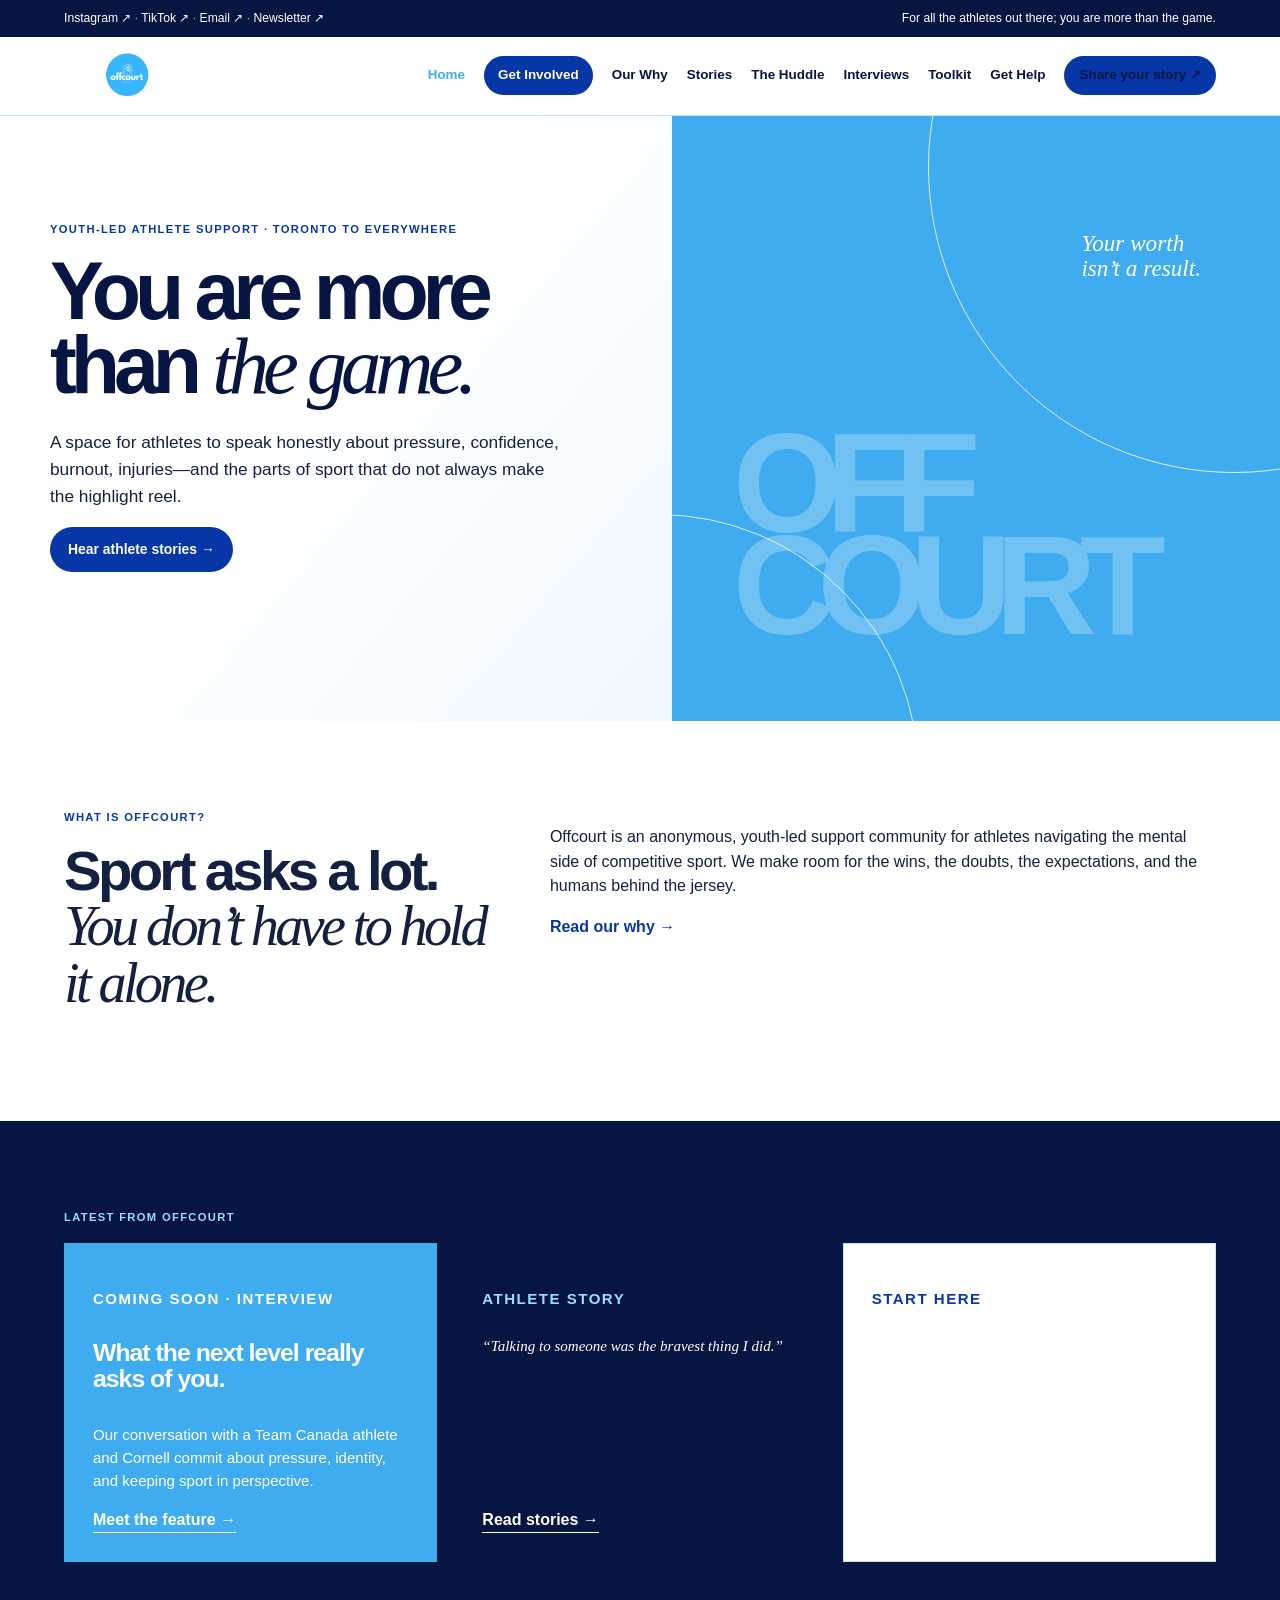
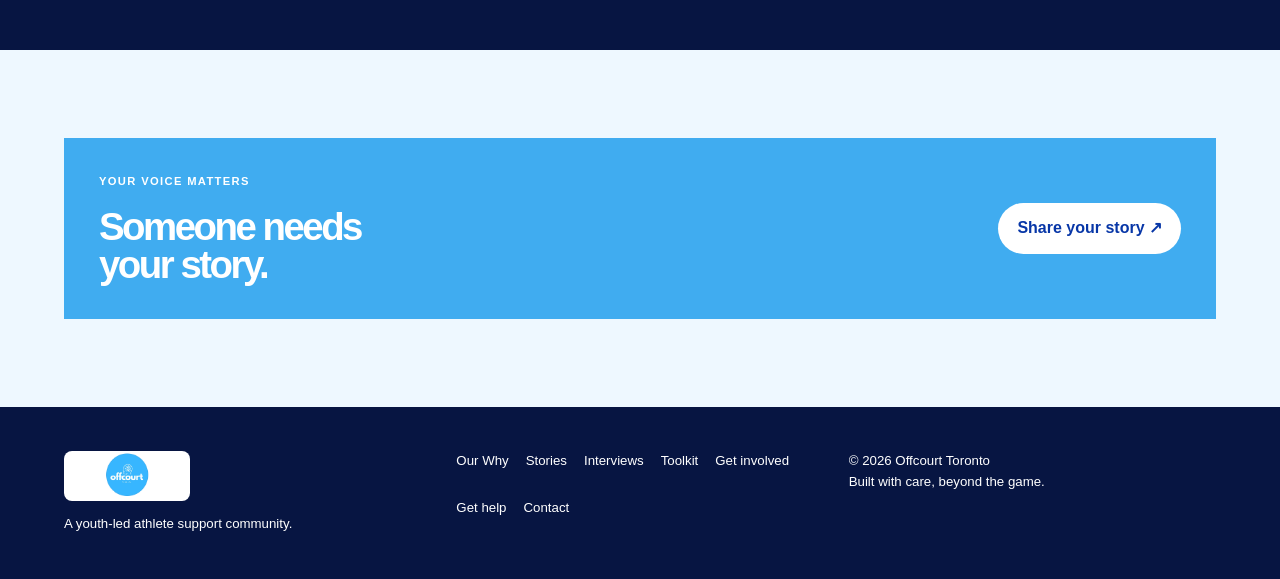
==== commit 029400c4: "Refresh shared site features" ====
--- a/index.html
+++ b/index.html
@@ -5,4 +5,4 @@
 <section class="section"><div class="split"><div><p class="kicker">What is Offcourt?</p><h2>Sport asks a lot.<br><em>You don’t have to hold it alone.</em></h2></div><div><p>Offcourt is an anonymous, youth-led support community for athletes navigating the mental side of competitive sport. We make room for the wins, the doubts, the expectations, and the humans behind the jersey.</p><a class="text-link" href="our-why.html">Read our why →</a></div></div></section>
 <section class="section section-navy"><p class="kicker" style="color:#9bdcff">Latest from Offcourt</p><div class="story-grid"><article class="card blue"><p class="tag" style="color:#fff">Coming soon · Interview</p><h3>What the next level really asks of you.</h3><p>Our conversation with a Team Canada athlete and Cornell commit about pressure, identity, and keeping sport in perspective.</p><a href="interviews.html">Meet the feature →</a></article><article class="card dark"><p class="tag" style="color:#9bdcff">Athlete story</p><p class="quote">“Talking to someone was the bravest thing I did.”</p><a href="stories.html">Read stories →</a></article><article class="card"><p class="tag">Start here</p><h3>One small reset before your next game.</h3><p>Try naming the pressure, then choose one controllable focus for your first five minutes.</p><a class="text-link" href="toolkit.html">Explore the toolkit →</a></article></div></section>
 <section class="section section-ice"><div class="callout"><div><p class="kicker" style="color:#fff">Your voice matters</p><h2>Someone needs<br>your story.</h2></div><a class="form-link" href="https://docs.google.com/forms/d/e/1FAIpQLScgivwzZFhnE5-Y4H2HAb87qgZNB61qekBtcx5ONw9Zj-P9MA/viewform" target="_blank" rel="noreferrer">Share your story ↗</a></div></section></main>
-<footer class="footer"><div><a class="brand" href="index.html"><img src="offcourt-logo.png" alt="Offcourt Toronto"></a><p style="margin-top:13px">A youth-led athlete support community.</p></div><nav class="footer-nav"><a href="our-why.html">Our Why</a><a href="stories.html">Stories</a><a href="interviews.html">Interviews</a><a href="toolkit.html">Toolkit</a><a href="get-involved.html">Get involved</a><a href="resources.html">Get help</a><a href="contact.html">Contact</a></nav><p>© <span data-year></span> Offcourt Toronto<br>Built with care, beyond the game.</p></footer><script src="site.js"></script></body></html>
+<footer class="footer"><div><a class="brand" href="index.html"><img src="offcourt-logo.png" alt="Offcourt Toronto"></a><p style="margin-top:13px">A youth-led athlete support community.</p></div><nav class="footer-nav"><a href="our-why.html">Our Why</a><a href="stories.html">Stories</a><a href="interviews.html">Interviews</a><a href="toolkit.html">Toolkit</a><a href="get-involved.html">Get involved</a><a href="resources.html">Get help</a><a href="contact.html">Contact</a></nav><p>© <span data-year></span> Offcourt Toronto<br>Built with care, beyond the game.</p></footer><script src="site.js?v=d7b9894"></script></body></html>
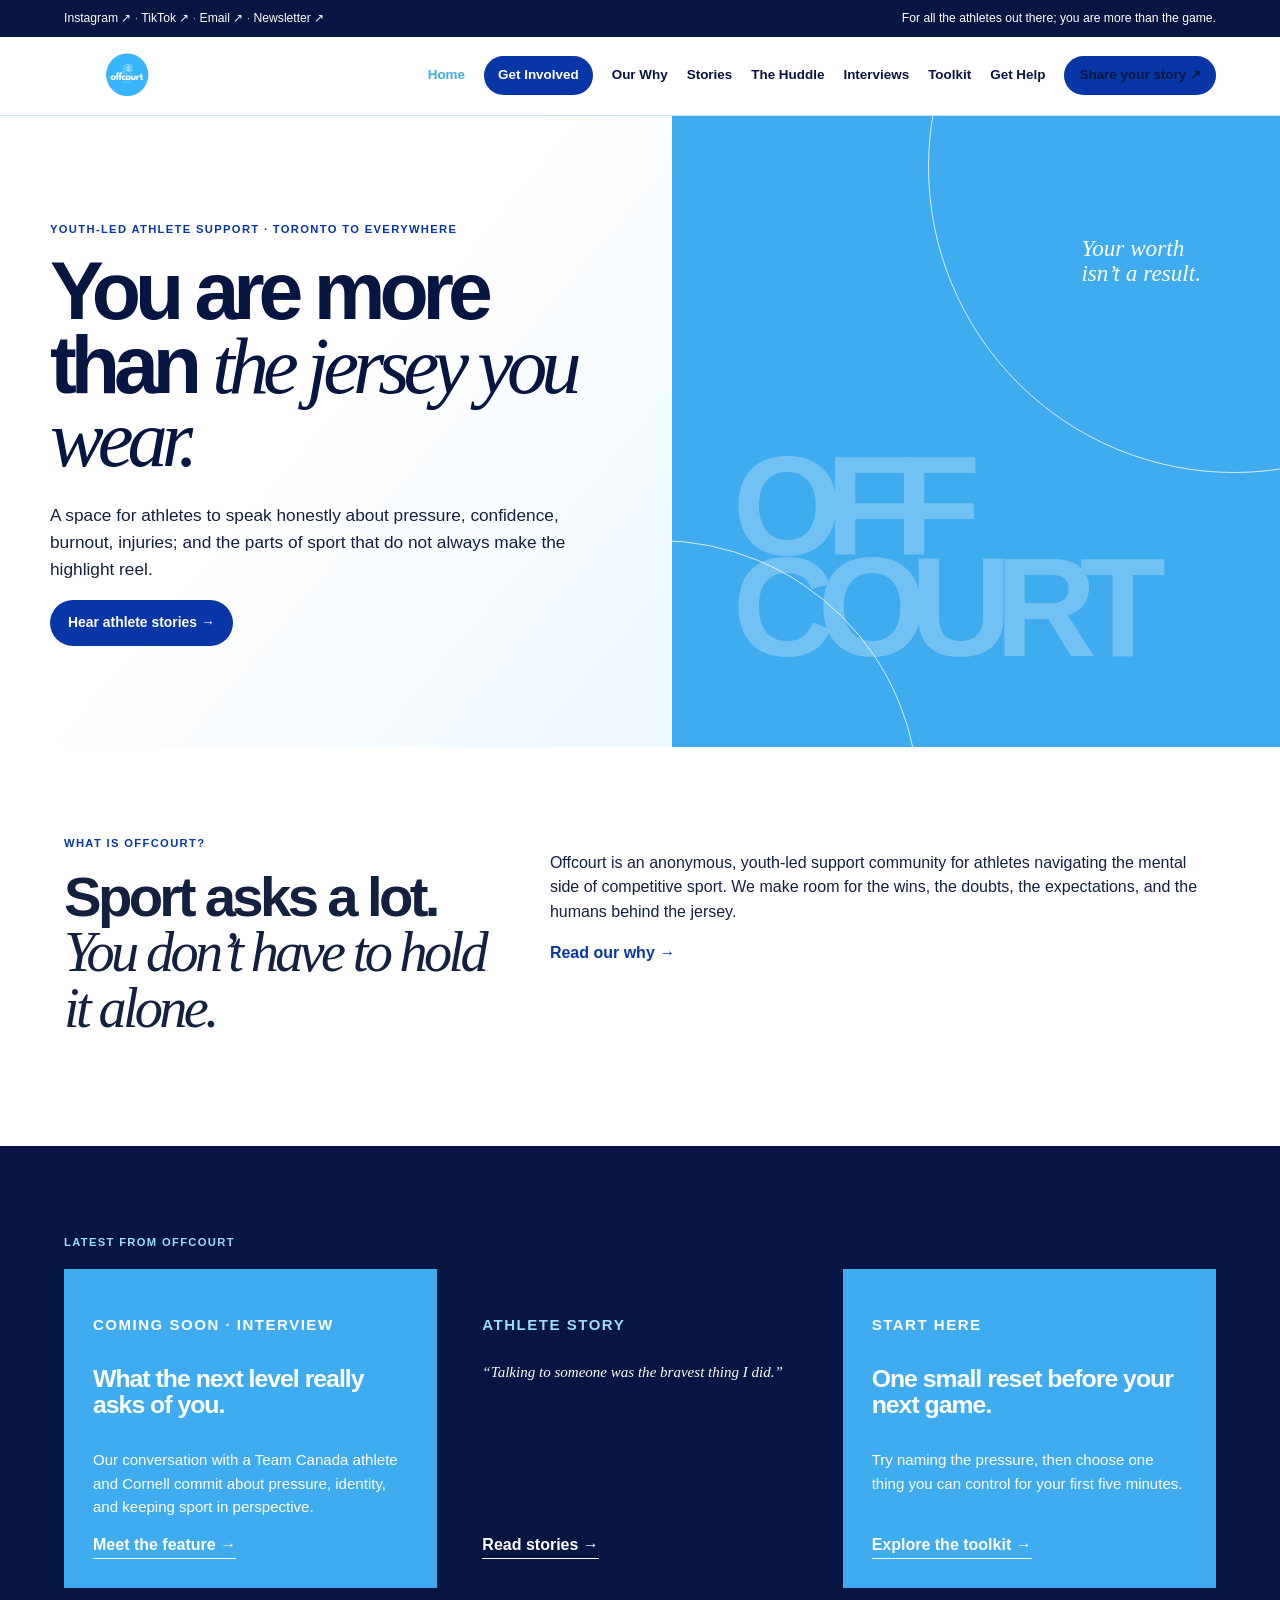
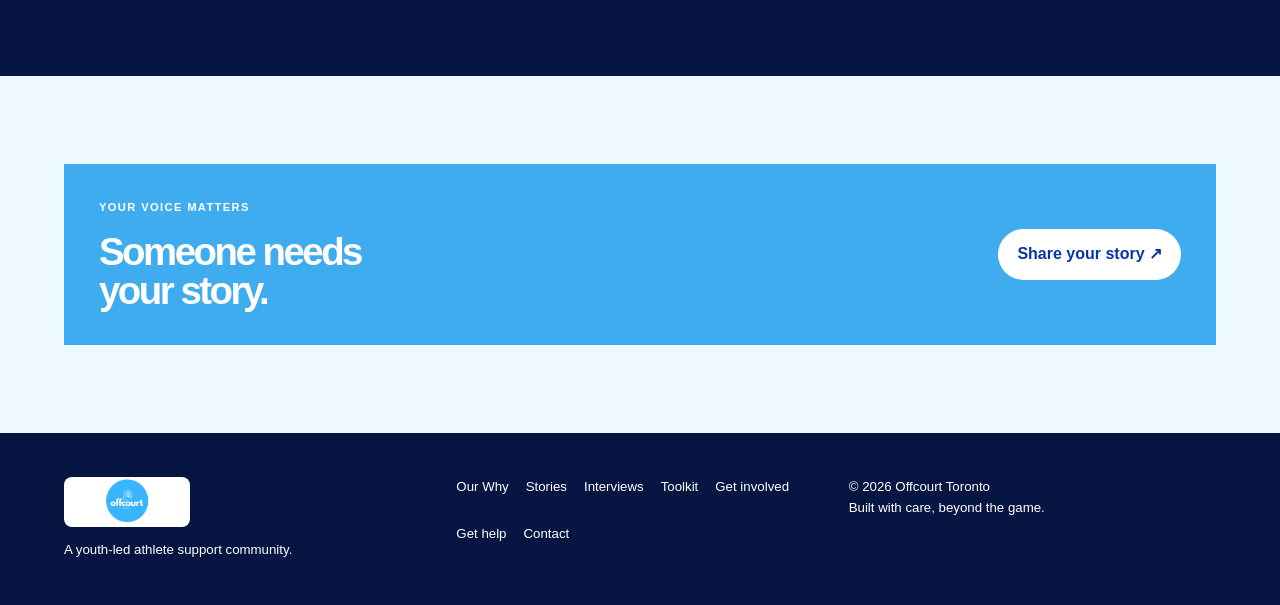
==== commit 45d5fae8: "Update home message and blue reset card" ====
--- a/index.html
+++ b/index.html
@@ -1,8 +1,8 @@
 <!doctype html><html lang="en"><head><meta charset="utf-8"><meta name="viewport" content="width=device-width,initial-scale=1"><meta name="description" content="Offcourt Toronto is a youth-led mental-health support space for athletes."><meta name="google-site-verification" content="qYhJqYtU9CxIt0voEGgyFH6dwWGo5Ge9Phxcd01gk9w"><title>Offcourt Toronto | More than the game</title><link rel="stylesheet" href="site.css"></head><body>
 <div class="topbar"><div><a href="https://www.instagram.com/offcourttoronto/" target="_blank" rel="noreferrer">Instagram ↗</a><span> · </span><a href="contact.html">TikTok</a><span> · </span><a href="contact.html">Email</a></div><div>For athletes. Beyond the game.</div></div>
 <header class="site-header"><a class="brand" href="index.html"><img src="offcourt-logo.png" alt="Offcourt Toronto"></a><button class="menu-button" aria-expanded="false">Menu</button><nav class="site-nav"><a class="active" href="index.html">Home</a><a href="our-why.html">Our Why</a><a href="stories.html">Stories</a><a href="interviews.html">Interviews</a><a href="toolkit.html">Toolkit</a><a href="get-involved.html">Get Involved</a><a href="resources.html">Get Help</a><a class="nav-button" href="https://docs.google.com/forms/d/e/1FAIpQLScgivwzZFhnE5-Y4H2HAb87qgZNB61qekBtcx5ONw9Zj-P9MA/viewform" target="_blank" rel="noreferrer">Share your story ↗</a></nav></header>
-<main><section class="hero"><div class="hero-copy"><p class="kicker">Youth-led athlete support · Toronto to everywhere</p><h1>You are more<br>than <em>the game.</em></h1><p class="lead">A space for athletes to speak honestly about pressure, confidence, burnout, injuries—and the parts of sport that do not always make the highlight reel.</p><p><a class="button" href="stories.html">Hear athlete stories →</a></p></div><div class="hero-art" aria-hidden="true"><div class="note">Your worth<br>isn’t a result.</div><div class="word">OFF<br>COURT</div></div></section>
+<main><section class="hero"><div class="hero-copy"><p class="kicker">Youth-led athlete support · Toronto to everywhere</p><h1>You are more<br>than <em>the jersey you wear.</em></h1><p class="lead">A space for athletes to speak honestly about pressure, confidence, burnout, injuries; and the parts of sport that do not always make the highlight reel.</p><p><a class="button" href="stories.html">Hear athlete stories →</a></p></div><div class="hero-art" aria-hidden="true"><div class="note">Your worth<br>isn’t a result.</div><div class="word">OFF<br>COURT</div></div></section>
 <section class="section"><div class="split"><div><p class="kicker">What is Offcourt?</p><h2>Sport asks a lot.<br><em>You don’t have to hold it alone.</em></h2></div><div><p>Offcourt is an anonymous, youth-led support community for athletes navigating the mental side of competitive sport. We make room for the wins, the doubts, the expectations, and the humans behind the jersey.</p><a class="text-link" href="our-why.html">Read our why →</a></div></div></section>
-<section class="section section-navy"><p class="kicker" style="color:#9bdcff">Latest from Offcourt</p><div class="story-grid"><article class="card blue"><p class="tag" style="color:#fff">Coming soon · Interview</p><h3>What the next level really asks of you.</h3><p>Our conversation with a Team Canada athlete and Cornell commit about pressure, identity, and keeping sport in perspective.</p><a href="interviews.html">Meet the feature →</a></article><article class="card dark"><p class="tag" style="color:#9bdcff">Athlete story</p><p class="quote">“Talking to someone was the bravest thing I did.”</p><a href="stories.html">Read stories →</a></article><article class="card"><p class="tag">Start here</p><h3>One small reset before your next game.</h3><p>Try naming the pressure, then choose one controllable focus for your first five minutes.</p><a class="text-link" href="toolkit.html">Explore the toolkit →</a></article></div></section>
+<section class="section section-navy"><p class="kicker" style="color:#9bdcff">Latest from Offcourt</p><div class="story-grid"><article class="card blue"><p class="tag" style="color:#fff">Coming soon · Interview</p><h3>What the next level really asks of you.</h3><p>Our conversation with a Team Canada athlete and Cornell commit about pressure, identity, and keeping sport in perspective.</p><a href="interviews.html">Meet the feature →</a></article><article class="card dark"><p class="tag" style="color:#9bdcff">Athlete story</p><p class="quote">“Talking to someone was the bravest thing I did.”</p><a href="stories.html">Read stories →</a></article><article class="card blue"><p class="tag" style="color:#fff">Start here</p><h3>One small reset before your next game.</h3><p>Try naming the pressure, then choose one thing you can control for your first five minutes.</p><a class="text-link" href="toolkit.html">Explore the toolkit →</a></article></div></section>
 <section class="section section-ice"><div class="callout"><div><p class="kicker" style="color:#fff">Your voice matters</p><h2>Someone needs<br>your story.</h2></div><a class="form-link" href="https://docs.google.com/forms/d/e/1FAIpQLScgivwzZFhnE5-Y4H2HAb87qgZNB61qekBtcx5ONw9Zj-P9MA/viewform" target="_blank" rel="noreferrer">Share your story ↗</a></div></section></main>
 <footer class="footer"><div><a class="brand" href="index.html"><img src="offcourt-logo.png" alt="Offcourt Toronto"></a><p style="margin-top:13px">A youth-led athlete support community.</p></div><nav class="footer-nav"><a href="our-why.html">Our Why</a><a href="stories.html">Stories</a><a href="interviews.html">Interviews</a><a href="toolkit.html">Toolkit</a><a href="get-involved.html">Get involved</a><a href="resources.html">Get help</a><a href="contact.html">Contact</a></nav><p>© <span data-year></span> Offcourt Toronto<br>Built with care, beyond the game.</p></footer><script src="site.js?v=d7b9894"></script></body></html>
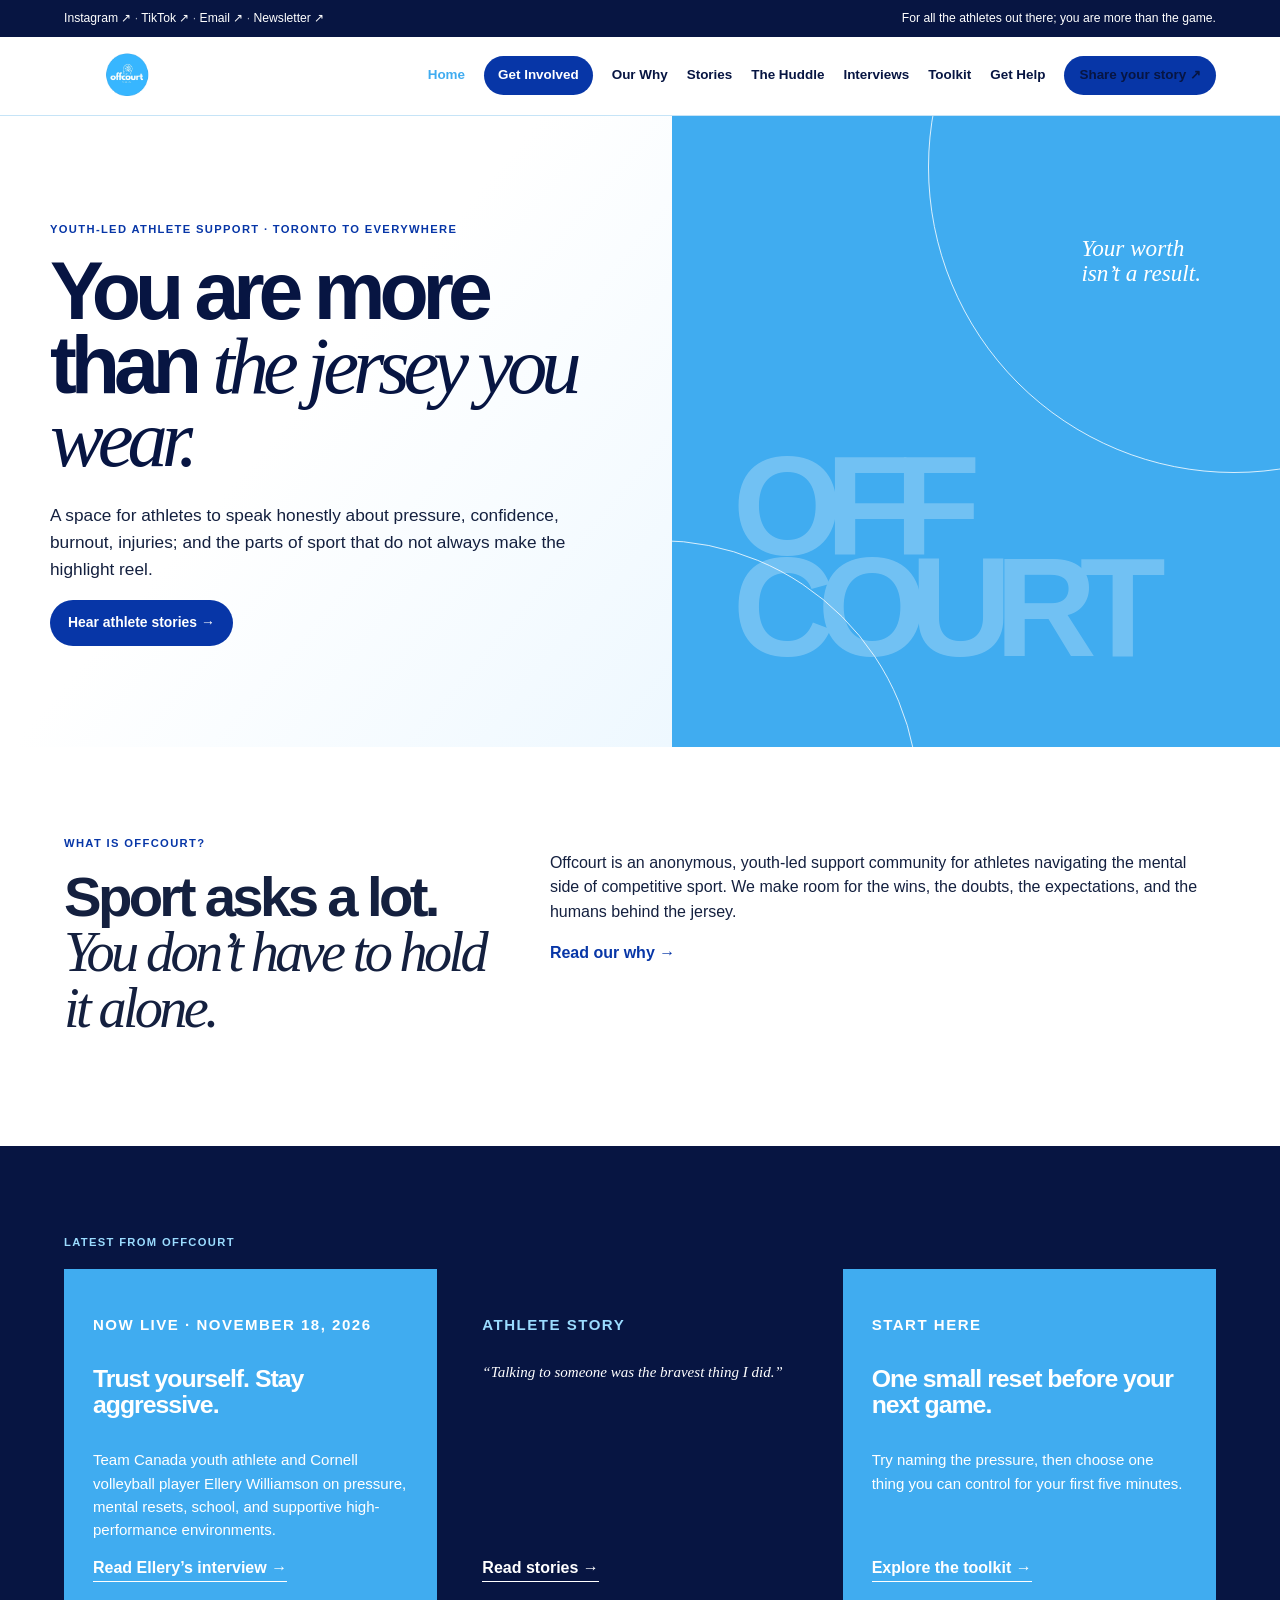
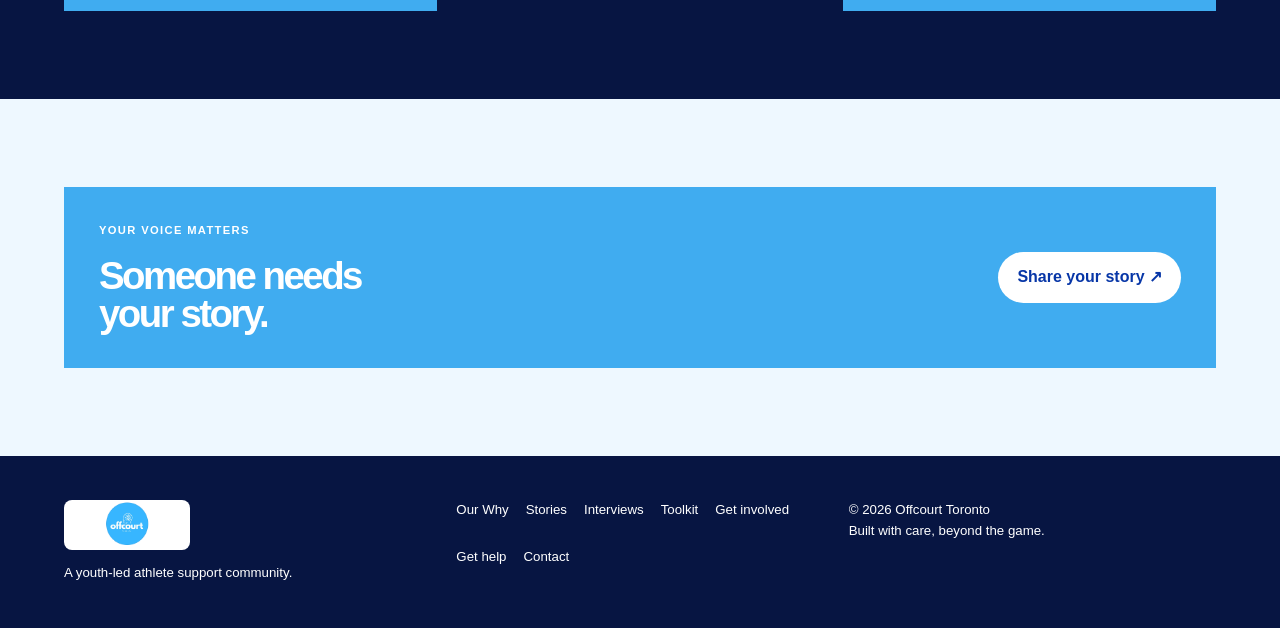
==== commit 206f182f: "Feature Ellery interview on the homepage" ====
--- a/index.html
+++ b/index.html
@@ -1,8 +1 @@
-<!doctype html><html lang="en"><head><meta charset="utf-8"><meta name="viewport" content="width=device-width,initial-scale=1"><meta name="description" content="Offcourt Toronto is a youth-led mental-health support space for athletes."><meta name="google-site-verification" content="qYhJqYtU9CxIt0voEGgyFH6dwWGo5Ge9Phxcd01gk9w"><title>Offcourt Toronto | More than the game</title><link rel="stylesheet" href="site.css"></head><body>
-<div class="topbar"><div><a href="https://www.instagram.com/offcourttoronto/" target="_blank" rel="noreferrer">Instagram ↗</a><span> · </span><a href="contact.html">TikTok</a><span> · </span><a href="contact.html">Email</a></div><div>For athletes. Beyond the game.</div></div>
-<header class="site-header"><a class="brand" href="index.html"><img src="offcourt-logo.png" alt="Offcourt Toronto"></a><button class="menu-button" aria-expanded="false">Menu</button><nav class="site-nav"><a class="active" href="index.html">Home</a><a href="our-why.html">Our Why</a><a href="stories.html">Stories</a><a href="interviews.html">Interviews</a><a href="toolkit.html">Toolkit</a><a href="get-involved.html">Get Involved</a><a href="resources.html">Get Help</a><a class="nav-button" href="https://docs.google.com/forms/d/e/1FAIpQLScgivwzZFhnE5-Y4H2HAb87qgZNB61qekBtcx5ONw9Zj-P9MA/viewform" target="_blank" rel="noreferrer">Share your story ↗</a></nav></header>
-<main><section class="hero"><div class="hero-copy"><p class="kicker">Youth-led athlete support · Toronto to everywhere</p><h1>You are more<br>than <em>the jersey you wear.</em></h1><p class="lead">A space for athletes to speak honestly about pressure, confidence, burnout, injuries; and the parts of sport that do not always make the highlight reel.</p><p><a class="button" href="stories.html">Hear athlete stories →</a></p></div><div class="hero-art" aria-hidden="true"><div class="note">Your worth<br>isn’t a result.</div><div class="word">OFF<br>COURT</div></div></section>
-<section class="section"><div class="split"><div><p class="kicker">What is Offcourt?</p><h2>Sport asks a lot.<br><em>You don’t have to hold it alone.</em></h2></div><div><p>Offcourt is an anonymous, youth-led support community for athletes navigating the mental side of competitive sport. We make room for the wins, the doubts, the expectations, and the humans behind the jersey.</p><a class="text-link" href="our-why.html">Read our why →</a></div></div></section>
-<section class="section section-navy"><p class="kicker" style="color:#9bdcff">Latest from Offcourt</p><div class="story-grid"><article class="card blue"><p class="tag" style="color:#fff">Coming soon · Interview</p><h3>What the next level really asks of you.</h3><p>Our conversation with a Team Canada athlete and Cornell commit about pressure, identity, and keeping sport in perspective.</p><a href="interviews.html">Meet the feature →</a></article><article class="card dark"><p class="tag" style="color:#9bdcff">Athlete story</p><p class="quote">“Talking to someone was the bravest thing I did.”</p><a href="stories.html">Read stories →</a></article><article class="card blue"><p class="tag" style="color:#fff">Start here</p><h3>One small reset before your next game.</h3><p>Try naming the pressure, then choose one thing you can control for your first five minutes.</p><a class="text-link" href="toolkit.html">Explore the toolkit →</a></article></div></section>
-<section class="section section-ice"><div class="callout"><div><p class="kicker" style="color:#fff">Your voice matters</p><h2>Someone needs<br>your story.</h2></div><a class="form-link" href="https://docs.google.com/forms/d/e/1FAIpQLScgivwzZFhnE5-Y4H2HAb87qgZNB61qekBtcx5ONw9Zj-P9MA/viewform" target="_blank" rel="noreferrer">Share your story ↗</a></div></section></main>
-<footer class="footer"><div><a class="brand" href="index.html"><img src="offcourt-logo.png" alt="Offcourt Toronto"></a><p style="margin-top:13px">A youth-led athlete support community.</p></div><nav class="footer-nav"><a href="our-why.html">Our Why</a><a href="stories.html">Stories</a><a href="interviews.html">Interviews</a><a href="toolkit.html">Toolkit</a><a href="get-involved.html">Get involved</a><a href="resources.html">Get help</a><a href="contact.html">Contact</a></nav><p>© <span data-year></span> Offcourt Toronto<br>Built with care, beyond the game.</p></footer><script src="site.js?v=d7b9894"></script></body></html>
+<!doctype html><html lang="en"><head><meta charset="utf-8"><meta name="viewport" content="width=device-width,initial-scale=1"><meta name="description" content="Offcourt Toronto is a youth-led mental-health support space for athletes."><meta name="google-site-verification" content="qYhJqYtU9CxIt0voEGgyFH6dwWGo5Ge9Phxcd01gk9w"><title>Offcourt Toronto | More than the game</title><link rel="stylesheet" href="site.css"></head><body><div class="topbar"><div><a href="https://www.instagram.com/offcourttoronto/" target="_blank" rel="noreferrer">Instagram ↗</a><span> · </span><a href="contact.html">TikTok</a><span> · </span><a href="contact.html">Email</a></div><div>For athletes. Beyond the game.</div></div><header class="site-header"><a class="brand" href="index.html"><img src="offcourt-logo.png" alt="Offcourt Toronto"></a><button class="menu-button" aria-expanded="false">Menu</button><nav class="site-nav"><a class="active" href="index.html">Home</a><a href="our-why.html">Our Why</a><a href="stories.html">Stories</a><a href="interviews.html">Interviews</a><a href="toolkit.html">Toolkit</a><a href="get-involved.html">Get Involved</a><a href="resources.html">Get Help</a><a class="nav-button" href="https://docs.google.com/forms/d/e/1FAIpQLScgivwzZFhnE5-Y4H2HAb87qgZNB61qekBtcx5ONw9Zj-P9MA/viewform" target="_blank" rel="noreferrer">Share your story ↗</a></nav></header><main><section class="hero"><div class="hero-copy"><p class="kicker">Youth-led athlete support · Toronto to everywhere</p><h1>You are more<br>than <em>the jersey you wear.</em></h1><p class="lead">A space for athletes to speak honestly about pressure, confidence, burnout, injuries; and the parts of sport that do not always make the highlight reel.</p><p><a class="button" href="stories.html">Hear athlete stories →</a></p></div><div class="hero-art" aria-hidden="true"><div class="note">Your worth<br>isn’t a result.</div><div class="word">OFF<br>COURT</div></div></section><section class="section"><div class="split"><div><p class="kicker">What is Offcourt?</p><h2>Sport asks a lot.<br><em>You don’t have to hold it alone.</em></h2></div><div><p>Offcourt is an anonymous, youth-led support community for athletes navigating the mental side of competitive sport. We make room for the wins, the doubts, the expectations, and the humans behind the jersey.</p><a class="text-link" href="our-why.html">Read our why →</a></div></div></section><section class="section section-navy"><p class="kicker" style="color:#9bdcff">Latest from Offcourt</p><div class="story-grid"><article class="card blue"><p class="tag" style="color:#fff">Now live · November 18, 2026</p><h3>Trust yourself. Stay aggressive.</h3><p>Team Canada youth athlete and Cornell volleyball player Ellery Williamson on pressure, mental resets, school, and supportive high-performance environments.</p><a href="ellery-williamson-interview.html">Read Ellery’s interview →</a></article><article class="card dark"><p class="tag" style="color:#9bdcff">Athlete story</p><p class="quote">“Talking to someone was the bravest thing I did.”</p><a href="stories.html">Read stories →</a></article><article class="card blue"><p class="tag" style="color:#fff">Start here</p><h3>One small reset before your next game.</h3><p>Try naming the pressure, then choose one thing you can control for your first five minutes.</p><a class="text-link" href="toolkit.html">Explore the toolkit →</a></article></div></section><section class="section section-ice"><div class="callout"><div><p class="kicker" style="color:#fff">Your voice matters</p><h2>Someone needs<br>your story.</h2></div><a class="form-link" href="https://docs.google.com/forms/d/e/1FAIpQLScgivwzZFhnE5-Y4H2HAb87qgZNB61qekBtcx5ONw9Zj-P9MA/viewform" target="_blank" rel="noreferrer">Share your story ↗</a></div></section></main><footer class="footer"><div><a class="brand" href="index.html"><img src="offcourt-logo.png" alt="Offcourt Toronto"></a><p style="margin-top:13px">A youth-led athlete support community.</p></div><nav class="footer-nav"><a href="our-why.html">Our Why</a><a href="stories.html">Stories</a><a href="interviews.html">Interviews</a><a href="toolkit.html">Toolkit</a><a href="get-involved.html">Get involved</a><a href="resources.html">Get help</a><a href="contact.html">Contact</a></nav><p>© <span data-year></span> Offcourt Toronto<br>Built with care, beyond the game.</p></footer><script src="site.js?v=d7b9894"></script></body></html>
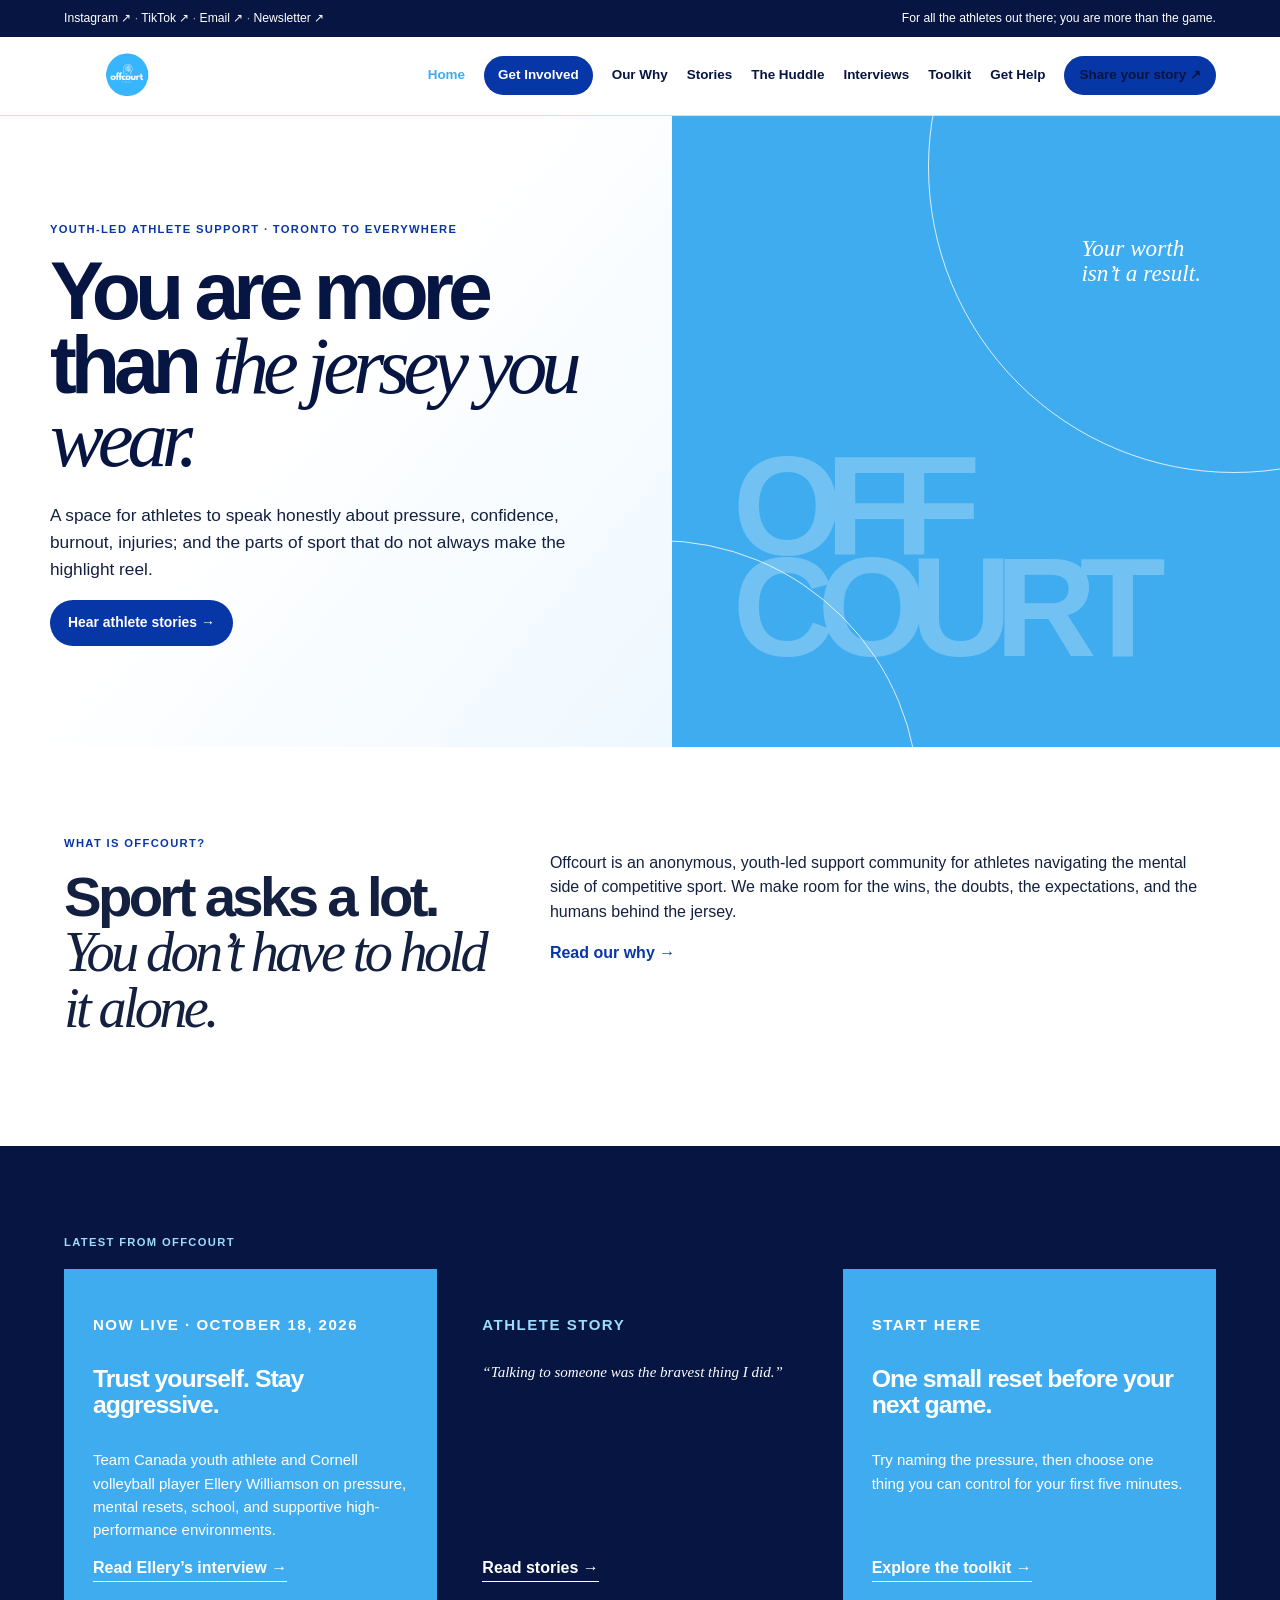
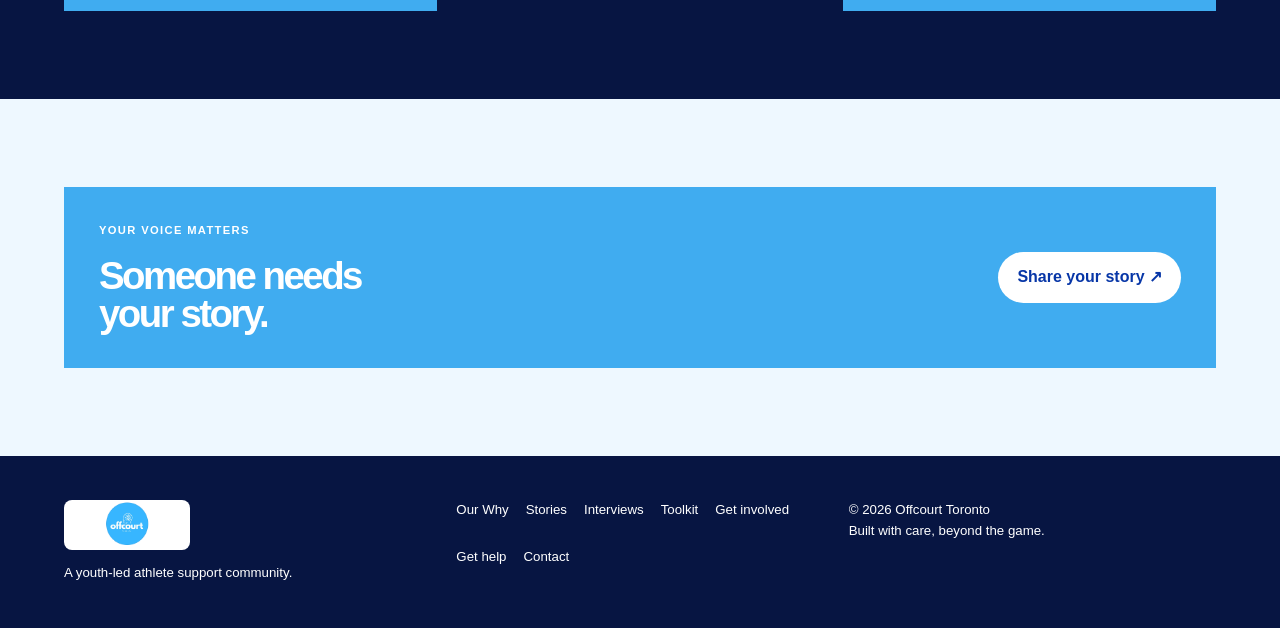
==== commit 891da032: "Correct Ellery feature date in index.html" ====
--- a/index.html
+++ b/index.html
@@ -1 +1 @@
-<!doctype html><html lang="en"><head><meta charset="utf-8"><meta name="viewport" content="width=device-width,initial-scale=1"><meta name="description" content="Offcourt Toronto is a youth-led mental-health support space for athletes."><meta name="google-site-verification" content="qYhJqYtU9CxIt0voEGgyFH6dwWGo5Ge9Phxcd01gk9w"><title>Offcourt Toronto | More than the game</title><link rel="stylesheet" href="site.css"></head><body><div class="topbar"><div><a href="https://www.instagram.com/offcourttoronto/" target="_blank" rel="noreferrer">Instagram ↗</a><span> · </span><a href="contact.html">TikTok</a><span> · </span><a href="contact.html">Email</a></div><div>For athletes. Beyond the game.</div></div><header class="site-header"><a class="brand" href="index.html"><img src="offcourt-logo.png" alt="Offcourt Toronto"></a><button class="menu-button" aria-expanded="false">Menu</button><nav class="site-nav"><a class="active" href="index.html">Home</a><a href="our-why.html">Our Why</a><a href="stories.html">Stories</a><a href="interviews.html">Interviews</a><a href="toolkit.html">Toolkit</a><a href="get-involved.html">Get Involved</a><a href="resources.html">Get Help</a><a class="nav-button" href="https://docs.google.com/forms/d/e/1FAIpQLScgivwzZFhnE5-Y4H2HAb87qgZNB61qekBtcx5ONw9Zj-P9MA/viewform" target="_blank" rel="noreferrer">Share your story ↗</a></nav></header><main><section class="hero"><div class="hero-copy"><p class="kicker">Youth-led athlete support · Toronto to everywhere</p><h1>You are more<br>than <em>the jersey you wear.</em></h1><p class="lead">A space for athletes to speak honestly about pressure, confidence, burnout, injuries; and the parts of sport that do not always make the highlight reel.</p><p><a class="button" href="stories.html">Hear athlete stories →</a></p></div><div class="hero-art" aria-hidden="true"><div class="note">Your worth<br>isn’t a result.</div><div class="word">OFF<br>COURT</div></div></section><section class="section"><div class="split"><div><p class="kicker">What is Offcourt?</p><h2>Sport asks a lot.<br><em>You don’t have to hold it alone.</em></h2></div><div><p>Offcourt is an anonymous, youth-led support community for athletes navigating the mental side of competitive sport. We make room for the wins, the doubts, the expectations, and the humans behind the jersey.</p><a class="text-link" href="our-why.html">Read our why →</a></div></div></section><section class="section section-navy"><p class="kicker" style="color:#9bdcff">Latest from Offcourt</p><div class="story-grid"><article class="card blue"><p class="tag" style="color:#fff">Now live · November 18, 2026</p><h3>Trust yourself. Stay aggressive.</h3><p>Team Canada youth athlete and Cornell volleyball player Ellery Williamson on pressure, mental resets, school, and supportive high-performance environments.</p><a href="ellery-williamson-interview.html">Read Ellery’s interview →</a></article><article class="card dark"><p class="tag" style="color:#9bdcff">Athlete story</p><p class="quote">“Talking to someone was the bravest thing I did.”</p><a href="stories.html">Read stories →</a></article><article class="card blue"><p class="tag" style="color:#fff">Start here</p><h3>One small reset before your next game.</h3><p>Try naming the pressure, then choose one thing you can control for your first five minutes.</p><a class="text-link" href="toolkit.html">Explore the toolkit →</a></article></div></section><section class="section section-ice"><div class="callout"><div><p class="kicker" style="color:#fff">Your voice matters</p><h2>Someone needs<br>your story.</h2></div><a class="form-link" href="https://docs.google.com/forms/d/e/1FAIpQLScgivwzZFhnE5-Y4H2HAb87qgZNB61qekBtcx5ONw9Zj-P9MA/viewform" target="_blank" rel="noreferrer">Share your story ↗</a></div></section></main><footer class="footer"><div><a class="brand" href="index.html"><img src="offcourt-logo.png" alt="Offcourt Toronto"></a><p style="margin-top:13px">A youth-led athlete support community.</p></div><nav class="footer-nav"><a href="our-why.html">Our Why</a><a href="stories.html">Stories</a><a href="interviews.html">Interviews</a><a href="toolkit.html">Toolkit</a><a href="get-involved.html">Get involved</a><a href="resources.html">Get help</a><a href="contact.html">Contact</a></nav><p>© <span data-year></span> Offcourt Toronto<br>Built with care, beyond the game.</p></footer><script src="site.js?v=d7b9894"></script></body></html>
+<!doctype html><html lang="en"><head><meta charset="utf-8"><meta name="viewport" content="width=device-width,initial-scale=1"><meta name="description" content="Offcourt Toronto is a youth-led mental-health support space for athletes."><meta name="google-site-verification" content="qYhJqYtU9CxIt0voEGgyFH6dwWGo5Ge9Phxcd01gk9w"><title>Offcourt Toronto | More than the game</title><link rel="stylesheet" href="site.css"></head><body><div class="topbar"><div><a href="https://www.instagram.com/offcourttoronto/" target="_blank" rel="noreferrer">Instagram ↗</a><span> · </span><a href="contact.html">TikTok</a><span> · </span><a href="contact.html">Email</a></div><div>For athletes. Beyond the game.</div></div><header class="site-header"><a class="brand" href="index.html"><img src="offcourt-logo.png" alt="Offcourt Toronto"></a><button class="menu-button" aria-expanded="false">Menu</button><nav class="site-nav"><a class="active" href="index.html">Home</a><a href="our-why.html">Our Why</a><a href="stories.html">Stories</a><a href="interviews.html">Interviews</a><a href="toolkit.html">Toolkit</a><a href="get-involved.html">Get Involved</a><a href="resources.html">Get Help</a><a class="nav-button" href="https://docs.google.com/forms/d/e/1FAIpQLScgivwzZFhnE5-Y4H2HAb87qgZNB61qekBtcx5ONw9Zj-P9MA/viewform" target="_blank" rel="noreferrer">Share your story ↗</a></nav></header><main><section class="hero"><div class="hero-copy"><p class="kicker">Youth-led athlete support · Toronto to everywhere</p><h1>You are more<br>than <em>the jersey you wear.</em></h1><p class="lead">A space for athletes to speak honestly about pressure, confidence, burnout, injuries; and the parts of sport that do not always make the highlight reel.</p><p><a class="button" href="stories.html">Hear athlete stories →</a></p></div><div class="hero-art" aria-hidden="true"><div class="note">Your worth<br>isn’t a result.</div><div class="word">OFF<br>COURT</div></div></section><section class="section"><div class="split"><div><p class="kicker">What is Offcourt?</p><h2>Sport asks a lot.<br><em>You don’t have to hold it alone.</em></h2></div><div><p>Offcourt is an anonymous, youth-led support community for athletes navigating the mental side of competitive sport. We make room for the wins, the doubts, the expectations, and the humans behind the jersey.</p><a class="text-link" href="our-why.html">Read our why →</a></div></div></section><section class="section section-navy"><p class="kicker" style="color:#9bdcff">Latest from Offcourt</p><div class="story-grid"><article class="card blue"><p class="tag" style="color:#fff">Now live · October 18, 2026</p><h3>Trust yourself. Stay aggressive.</h3><p>Team Canada youth athlete and Cornell volleyball player Ellery Williamson on pressure, mental resets, school, and supportive high-performance environments.</p><a href="ellery-williamson-interview.html">Read Ellery’s interview →</a></article><article class="card dark"><p class="tag" style="color:#9bdcff">Athlete story</p><p class="quote">“Talking to someone was the bravest thing I did.”</p><a href="stories.html">Read stories →</a></article><article class="card blue"><p class="tag" style="color:#fff">Start here</p><h3>One small reset before your next game.</h3><p>Try naming the pressure, then choose one thing you can control for your first five minutes.</p><a class="text-link" href="toolkit.html">Explore the toolkit →</a></article></div></section><section class="section section-ice"><div class="callout"><div><p class="kicker" style="color:#fff">Your voice matters</p><h2>Someone needs<br>your story.</h2></div><a class="form-link" href="https://docs.google.com/forms/d/e/1FAIpQLScgivwzZFhnE5-Y4H2HAb87qgZNB61qekBtcx5ONw9Zj-P9MA/viewform" target="_blank" rel="noreferrer">Share your story ↗</a></div></section></main><footer class="footer"><div><a class="brand" href="index.html"><img src="offcourt-logo.png" alt="Offcourt Toronto"></a><p style="margin-top:13px">A youth-led athlete support community.</p></div><nav class="footer-nav"><a href="our-why.html">Our Why</a><a href="stories.html">Stories</a><a href="interviews.html">Interviews</a><a href="toolkit.html">Toolkit</a><a href="get-involved.html">Get involved</a><a href="resources.html">Get help</a><a href="contact.html">Contact</a></nav><p>© <span data-year></span> Offcourt Toronto<br>Built with care, beyond the game.</p></footer><script src="site.js?v=d7b9894"></script></body></html>
